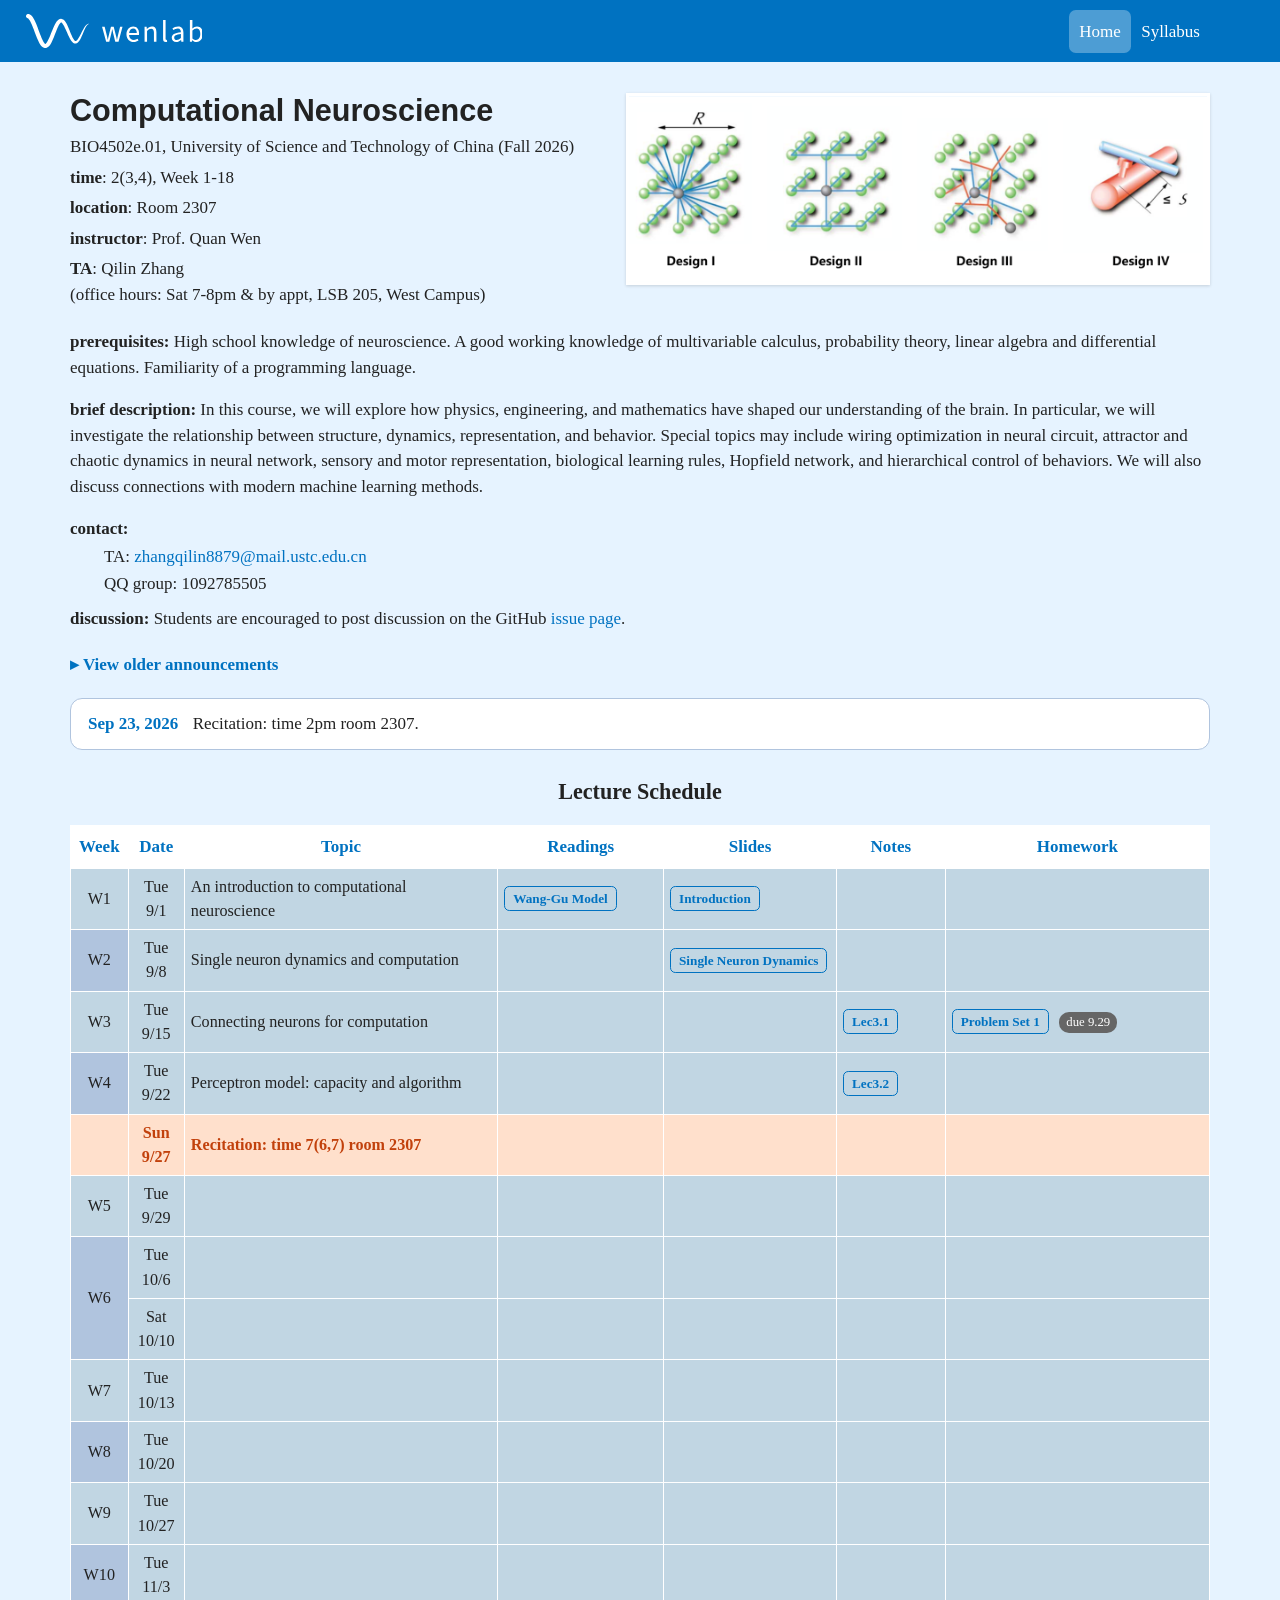
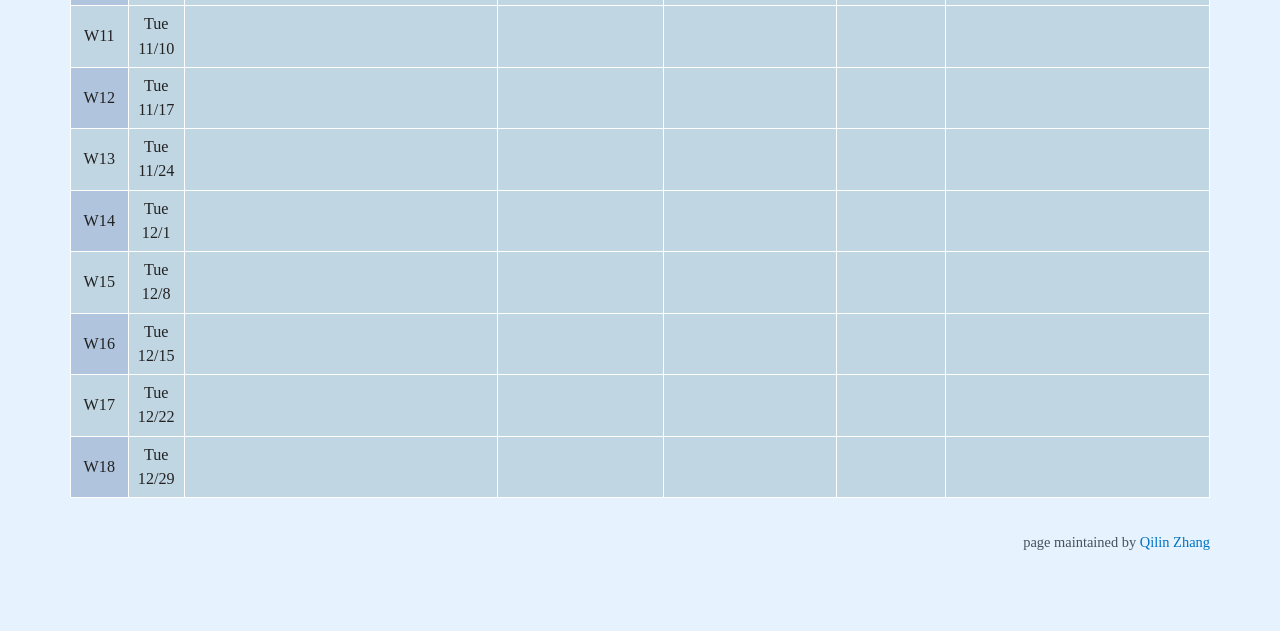
==== index.html @ e2404593 "Built site for gh-pages" ====
<!DOCTYPE html>
<html xmlns="http://www.w3.org/1999/xhtml" lang="en" xml:lang="en"><head>

<meta charset="utf-8">
<meta name="generator" content="quarto-1.10.18">

<meta name="viewport" content="width=device-width, initial-scale=1.0, user-scalable=yes">


<title>Computational Neuroscience</title>
<style>
/* Default styles provided by pandoc.
** See https://pandoc.org/MANUAL.html#variables-for-html for config info.
*/
span.smallcaps{font-variant: small-caps;}
div.columns{display: flex; gap: 1.5em;}
div.column{flex: auto;}
@media screen {
div.columns{gap: min(4vw, 1.5em);}
div.column{overflow-x: auto;}
}
div.hanging-indent{margin-left: 1.5em; text-indent: -1.5em;}
ul.task-list{list-style: none;}
ul.task-list li input[type="checkbox"] {
  width: 0.8em;
  margin: 0 0.8em 0.2em -1em; /* quarto-specific, see https://github.com/quarto-dev/quarto-cli/issues/4556 */ 
  vertical-align: middle;
}
</style>


<script src="site_libs/quarto-nav/quarto-nav.js"></script>
<script src="site_libs/quarto-nav/headroom.min.js"></script>
<script src="site_libs/clipboard/clipboard.min.js"></script>
<script src="site_libs/quarto-search/autocomplete.umd.js"></script>
<script src="site_libs/quarto-search/fuse.min.js"></script>
<script src="site_libs/quarto-search/quarto-search.js"></script>
<meta name="quarto:offset" content="./">
<script src="site_libs/quarto-html/quarto.js" type="module"></script>
<script src="site_libs/quarto-html/tabsets/tabsets.js" type="module"></script>
<script src="site_libs/quarto-html/popper.min.js"></script>
<script src="site_libs/quarto-html/tippy.umd.min.js"></script>
<script src="site_libs/quarto-html/anchor.min.js"></script>
<link href="site_libs/quarto-html/tippy.css" rel="stylesheet">
<link href="site_libs/quarto-html/quarto-syntax-highlighting-64a204ab8560d761af7679ceaba22944.css" rel="stylesheet" id="quarto-text-highlighting-styles">
<script src="site_libs/bootstrap/bootstrap.min.js"></script>
<link href="site_libs/bootstrap/bootstrap-icons.css" rel="stylesheet">
<link href="site_libs/bootstrap/bootstrap-cfdc8ea5c52c684bea7133fbc685f577.min.css" rel="stylesheet" append-hash="true" id="quarto-bootstrap" data-mode="light">
<script id="quarto-search-options" type="application/json">{
  "location": "navbar",
  "copy-button": false,
  "collapse-after": 3,
  "panel-placement": "end",
  "type": "overlay",
  "limit": 50,
  "keyboard-shortcut": [
    "f",
    "/",
    "s"
  ],
  "show-item-context": false,
  "language": {
    "search-no-results-text": "No results",
    "search-matching-documents-text": "matching documents",
    "search-copy-link-title": "Copy link to search",
    "search-hide-matches-text": "Hide additional matches",
    "search-more-match-text": "more match in this document",
    "search-more-matches-text": "more matches in this document",
    "search-clear-button-title": "Clear",
    "search-text-placeholder": "",
    "search-detached-cancel-button-title": "Cancel",
    "search-submit-button-title": "Submit",
    "search-label": "Search"
  }
}</script>


<link rel="stylesheet" href="styles.css">
</head>

<body class="nav-fixed quarto-light">

<div id="quarto-search-results"></div>
  <header id="quarto-header" class="headroom fixed-top">
    <nav class="navbar navbar-expand-lg " data-bs-theme="dark">
      <div class="navbar-container container-fluid">
      <div class="navbar-brand-container mx-auto">
    <a class="navbar-brand" href="./index.html">
    <span class="navbar-title">Computational Neuroscience</span>
    </a>
  </div>
          <button class="navbar-toggler" type="button" data-bs-toggle="collapse" data-bs-target="#navbarCollapse" aria-controls="navbarCollapse" role="menu" aria-expanded="false" aria-label="Toggle navigation" onclick="if (window.quartoToggleHeadroom) { window.quartoToggleHeadroom(); }">
  <span class="navbar-toggler-icon"></span>
</button>
          <div class="collapse navbar-collapse" id="navbarCollapse">
            <ul class="navbar-nav navbar-nav-scroll me-auto">
  <li class="nav-item">
    <a class="nav-link active" href="./index.html" aria-current="page"> 
<span class="menu-text">Home</span></a>
  </li>  
  <li class="nav-item">
    <a class="nav-link" href="./syllabus.html"> 
<span class="menu-text">Syllabus</span></a>
  </li>  
</ul>
          </div> <!-- /navcollapse -->
            <div class="quarto-navbar-tools">
</div>
      </div> <!-- /container-fluid -->
    </nav>
</header>
<!-- content -->
<div id="quarto-content" class="quarto-container page-columns page-rows-contents page-layout-full page-navbar">
<!-- sidebar -->
<!-- margin-sidebar -->
    
<!-- main -->
<main class="content column-page" id="quarto-document-content">

<header id="title-block-header" class="quarto-title-block default">
<div class="quarto-title">
<h1 class="title">Computational Neuroscience</h1>
</div>



<div class="quarto-title-meta column-page">

    
  
    
  </div>
  


</header>


<div id="course-info" class="header-table">
<div class="header-main">
<h1>
Computational Neuroscience
</h1>
<p>
BIO4502e.01, University of Science and Technology of China (Fall 2026)
</p>
<p>
<b>time</b>: 2(3,4), Week 1-18
</p>
<p>
<b>location</b>: Room 2307
</p>
<p>
<b>instructor</b>: Prof.&nbsp;Quan Wen
</p><p>
<b>TA</b>: Qilin Zhang<br>(office hours: Sat 7-8pm &amp; by appt, LSB 205, West Campus)
</p>
</div>
<div class="header-img">
<p><img src="images/4_designs.png" height="192" alt="four designs"></p>
</div>
</div>
<p><strong>prerequisites:</strong> High school knowledge of neuroscience. A good working knowledge of multivariable calculus, probability theory, linear algebra and differential equations. Familiarity of a programming language.</p>
<p><strong>brief description:</strong> In this course, we will explore how physics, engineering, and mathematics have shaped our understanding of the brain. In particular, we will investigate the relationship between structure, dynamics, representation, and behavior. Special topics may include wiring optimization in neural circuit, attractor and chaotic dynamics in neural network, sensory and motor representation, biological learning rules, Hopfield network, and hierarchical control of behaviors. We will also discuss connections with modern machine learning methods.</p>
<p class="contact-label">
<b>contact:</b>
</p>
<ul class="contact-list">
<li>
TA: <a href="mailto:zhangqilin8879@mail.ustc.edu.cn">zhangqilin8879@mail.ustc.edu.cn</a>
</li>
<li>
QQ group: 1092785505
</li>
</ul>
<p><strong>discussion:</strong> Students are encouraged to post discussion on the GitHub <a href="https://github.com/Wenlab/Computation-Neuro-Course/issues">issue page</a>.</p>
<details class="announcements-fold">
<summary>
View older announcements
</summary>
<ul class="announcements">
<li>
<span class="date">Sep 4, 2026</span> Syllabus updated.
</li>
<li>
<span class="date">Aug 29, 2026</span> Welcome! Course homepage is live.
</li>
</ul>
</details>
<ul class="announcements" id="announcements">
<li>
<span class="date">Sep 23, 2026</span> Recitation: time 2pm room 2307.
</li>
</ul>
<div id="schedule" class="schedule-title">
Lecture Schedule
</div>
<div class="table-responsive">
<table class="table">
<colgroup>
<col style="width: 5%;">
<col style="width: 5%;">
<col style="width: 30%;">
<col style="width: 15%;">
<col style="width: 10%;">
<col style="width: 10%;">
<col style="width: 25%;">
</colgroup>
<thead>
<tr>
<th style="text-align: center;">
Week
</th>
<th style="text-align: center;">
Date
</th>
<th>
Topic
</th>
<th>
Readings
</th>
<th>
Slides
</th>
<th>
Notes
</th>
<th>
Homework
</th>
</tr>
</thead>
<tbody>
<tr class="week-odd">
<td rowspan="1" style="text-align: center;">
W1
</td>
<td style="text-align: center;">
Tue<br>9/1
</td>
<td>
An introduction to computational neuroscience
</td>
<td>
<a href="readings/wang_gu_model.pdf">Wang-Gu Model</a>
</td>
<td>
<a href="slides/intro_to_comp_neuro.pdf">Introduction</a>
</td>
<td>
</td>
<td>
</td>
</tr>
<tr class="week-even">
<td rowspan="1" style="text-align: center;">
W2
</td>
<td style="text-align: center;">
Tue<br>9/8
</td>
<td>
Single neuron dynamics and computation
</td>
<td>
</td>
<td>
<a href="slides/Connecting-Neurons-to-Perfrom-Computation.pdf">Single Neuron Dynamics</a>
</td>
<td>
</td>
<td>
</td>
</tr>
<tr class="week-odd">
<td rowspan="1" style="text-align: center;">
W3
</td>
<td style="text-align: center;">
Tue<br>9/15
</td>
<td>
Connecting neurons for computation
</td>
<td>
</td>
<td>
</td>
<td>
<a href="notes/lecture-note1-Sep14.pdf">Lec3.1</a>
</td>
<td>
<a href="homework/Problem-Set1.pdf">Problem Set 1</a> <span class="due">due 9.29</span>
</td>
</tr>
<tr class="week-even">
<td rowspan="1" style="text-align: center;">
W4
</td>
<td style="text-align: center;">
Tue<br>9/22
</td>
<td>
Perceptron model: capacity and algorithm
</td>
<td>
</td>
<td>
</td>
<td>
<a href="notes/lecture-note2-Sep22.pdf">Lec3.2</a>
</td>
<td>
</td>
</tr>
<tr class="recitation-row">
<td>
</td>
<td style="text-align: center;">
Sun<br>9/27
</td>
<td>
Recitation: time 7(6,7) room 2307
</td>
<td>
</td>
<td>
</td>
<td>
</td>
<td>
</td>
</tr>
<tr class="week-odd">
<td rowspan="1" style="text-align: center;">
W5
</td>
<td style="text-align: center;">
Tue<br>9/29
</td>
<td>
</td>
<td>
</td>
<td>
</td>
<td>
</td>
<td>
</td>
</tr>
<tr class="week-even">
<td rowspan="2" style="text-align: center;">
W6
</td>
<td style="text-align: center;">
Tue<br>10/6
</td>
<td>
</td>
<td>
</td>
<td>
</td>
<td>
</td>
<td>
</td>
</tr>
<tr class="week-even">
<td style="text-align: center;">
Sat<br>10/10
</td>
<td>
</td>
<td>
</td>
<td>
</td>
<td>
</td>
<td>
</td>
</tr>
<tr class="week-odd">
<td rowspan="1" style="text-align: center;">
W7
</td>
<td style="text-align: center;">
Tue<br>10/13
</td>
<td>
</td>
<td>

</td>
<td>
</td>
<td>
</td>
<td>
</td>
</tr>
<tr class="week-even">
<td rowspan="1" style="text-align: center;">
W8
</td>
<td style="text-align: center;">
Tue<br>10/20
</td>
<td>
</td>
<td>
</td>
<td>
</td>
<td>
</td>
<td>
</td>
</tr>
<tr class="week-odd">
<td rowspan="1" style="text-align: center;">
W9
</td>
<td style="text-align: center;">
Tue<br>10/27
</td>
<td>
</td>
<td>
</td>
<td>
</td>
<td>
</td>
<td>
</td>
</tr>
<tr class="week-even">
<td rowspan="1" style="text-align: center;">
W10
</td>
<td style="text-align: center;">
Tue<br>11/3
</td>
<td>
</td>
<td>
</td>
<td>
</td>
<td>
</td>
<td>
</td>
</tr>
<tr class="week-odd">
<td rowspan="1" style="text-align: center;">
W11
</td>
<td style="text-align: center;">
Tue<br>11/10
</td>
<td>
</td>
<td>
</td>
<td>
</td>
<td>
</td>
<td>
</td>
</tr>
<tr class="week-even">
<td rowspan="1" style="text-align: center;">
W12
</td>
<td style="text-align: center;">
Tue<br>11/17
</td>
<td>
</td>
<td>
</td>
<td>
</td>
<td>
</td>
<td style="text-align: center;">
</td>
</tr>
<tr class="week-odd">
<td rowspan="1" style="text-align: center;">
W13
</td>
<td style="text-align: center;">
Tue<br>11/24
</td>
<td>
</td>
<td>
</td>
<td>
</td>
<td>
</td>
<td>
</td>
</tr>
<tr class="week-even">
<td rowspan="1" style="text-align: center;">
W14
</td>
<td style="text-align: center;">
Tue<br>12/1
</td>
<td>
</td>
<td>
</td>
<td>
</td>
<td>
</td>
<td>
</td>
</tr>
<tr class="week-odd">
<td rowspan="1" style="text-align: center;">
W15
</td>
<td style="text-align: center;">
Tue<br>12/8
</td>
<td>
</td>
<td>
</td>
<td>
</td>
<td>
</td>
<td>
</td>
</tr>
<tr class="week-even">
<td rowspan="1" style="text-align: center;">
W16
</td>
<td style="text-align: center;">
Tue<br>12/15
</td>
<td>
</td>
<td>
</td>
<td>
</td>
<td>
</td>
<td>
</td>
</tr>
<tr class="week-odd">
<td rowspan="1" style="text-align: center;">
W17
</td>
<td style="text-align: center;">
Tue<br>12/22
</td>
<td>
</td>
<td>
</td>
<td>
</td>
<td>
</td>
<td>
</td>
</tr>
<tr class="week-even">
<td rowspan="1" style="text-align: center;">
W18
</td>
<td style="text-align: center;">
Tue<br>12/29
</td>
<td>
</td>
<td>

</td>
<td>
</td>
<td>
</td>
<td>
</td>
</tr>
</tbody>
</table>
</div>
<div class="pagefoot">
page maintained by <a href="https://github.com/Zenobiaql">Qilin Zhang</a> <!-- TODO: 维护人 -->
</div>


</main></div>



 <!-- /main -->
<!-- 将导航栏品牌区替换为 WenLab 横向 lockup SVG（内联以继承前景色），并链接到实验室官网 -->
<script>
document.addEventListener("DOMContentLoaded", function () {
  var container = document.querySelector("#quarto-header .navbar-brand-container");
  if (!container) return;

  var svg = '<svg xmlns="http://www.w3.org/2000/svg" viewBox="0 0 520.35 100.00" width="180" height="34.6" role="img" aria-label="WenLab">'
    + '<path fill="currentColor" transform="translate(0.000,0.000) scale(1.10737) translate(5.713,48.691)" d="M-1.54 -37.50L-0.66 -37.19L0.32 -36.49L1.71 -35.03L3.36 -32.79L5.16 -29.82L7.05 -26.22L8.99 -22.06L10.97 -17.45L12.97 -12.47L14.98 -7.24L17.02 -1.85L19.06 3.60L21.12 9.00L23.19 14.26L25.29 19.27L27.42 23.96L29.59 28.25L31.85 32.09L34.30 35.41L37.07 38.12L40.21 40.25L43.91 41.49L47.90 41.35L51.48 39.89L54.51 37.65L57.17 34.84L59.53 31.43L61.72 27.53L63.84 23.21L65.92 18.53L67.96 13.59L69.99 8.47L71.99 3.30L73.98 -1.82L75.95 -6.74L77.89 -11.36L79.81 -15.56L81.67 -19.19L83.44 -22.16L85.01 -24.38L86.28 -25.77L87.10 -26.33L87.41 -26.46L87.77 -26.43L88.71 -25.91L90.11 -24.54L91.82 -22.35L93.71 -19.42L95.69 -15.86L97.72 -11.79L99.78 -7.36L101.87 -2.68L103.97 2.09L106.10 6.82L108.25 11.39L110.42 15.67L112.64 19.55L114.92 22.96L117.34 25.81L119.98 28.03L122.98 29.47L126.28 29.80L129.41 28.90L132.08 27.07L134.41 24.60L136.54 21.58L138.58 18.08L140.55 14.18L142.49 9.97L144.40 5.57L146.30 1.12L148.17 -3.25L150.03 -7.41L151.86 -11.22L153.67 -14.58L155.45 -17.38L157.18 -19.57L158.93 -21.06L160.70 -21.98L162.00 -22.36L162.00 -22.36L160.59 -22.71L158.29 -22.30L155.98 -20.94L153.64 -18.87L151.35 -16.11L149.09 -12.79L146.86 -9.03L144.65 -4.94L142.46 -0.66L140.28 3.65L138.13 7.86L136.00 11.82L133.91 15.38L131.87 18.41L129.94 20.76L128.20 22.34L126.81 23.10L125.87 23.24L125.10 23.03L124.04 22.34L122.61 20.91L120.96 18.68L119.18 15.72L117.33 12.13L115.44 8.04L113.52 3.57L111.57 -1.15L109.61 -5.97L107.63 -10.78L105.63 -15.44L103.59 -19.84L101.50 -23.89L99.33 -27.50L96.97 -30.59L94.30 -33.11L91.17 -34.98L87.47 -35.78L83.72 -35.13L80.47 -33.35L77.67 -30.87L75.18 -27.79L72.88 -24.16L70.67 -20.06L68.52 -15.55L66.40 -10.73L64.30 -5.70L62.22 -0.56L60.16 4.56L58.11 9.55L56.09 14.27L54.10 18.62L52.15 22.46L50.28 25.69L48.57 28.21L47.17 29.99L46.13 30.91L45.64 31.11L45.57 31.09L45.20 30.92L44.27 30.12L42.97 28.45L41.35 26.03L39.54 22.90L37.65 19.11L35.71 14.77L33.74 10.01L31.75 4.91L29.74 -0.41L27.72 -5.84L25.69 -11.29L23.64 -16.64L21.57 -21.82L19.48 -26.72L17.35 -31.29L15.18 -35.45L12.91 -39.17L10.49 -42.40L7.82 -45.14L4.72 -47.29L1.54 -48.50L0.50 -48.69L-0.55 -48.69L-1.59 -48.49L-2.57 -48.10L-3.46 -47.54L-4.24 -46.83L-4.87 -45.99L-5.34 -45.04L-5.62 -44.03L-5.71 -42.98L-5.61 -41.93L-5.32 -40.91L-4.84 -39.97L-4.21 -39.13L-3.42 -38.43L-2.52 -37.88Z"/>'
    + '<path fill="currentColor" transform="translate(221.566,81.423)" d="M14.27 0.00H23.43L29.27 -23.34C30.35 -27.29 31.24 -31.15 32.05 -36.27H32.41C33.40 -31.15 34.12 -27.38 35.19 -23.34L41.03 0.00H50.64L62.40 -43.63H55.21L48.84 -18.40C47.94 -14.45 47.13 -10.68 46.24 -6.02H45.88C44.98 -10.68 44.08 -14.45 43.00 -18.40L36.45 -43.63H28.37L21.91 -18.40C20.92 -14.45 20.02 -10.68 19.12 -6.02H18.76C18.05 -10.68 17.15 -14.45 16.25 -18.40L9.88 -43.63H2.15Z M93.82 -38.69C100.55 -38.69 104.41 -34.12 104.41 -25.68H81.70C82.87 -35.01 88.43 -38.69 93.82 -38.69ZM94.99 1.08C100.91 1.08 105.58 -0.81 109.44 -3.41L106.75 -8.26C103.69 -6.19 100.01 -4.94 95.88 -4.94C88.52 -4.94 82.24 -10.06 81.52 -19.84H110.70C110.97 -21.28 111.06 -22.71 111.06 -24.24C111.06 -36.63 104.95 -44.71 93.73 -44.71C83.67 -44.71 73.98 -36.00 73.98 -21.82C73.98 -7.36 83.23 1.08 94.99 1.08Z M127.22 0.00H134.58V-31.60C138.98 -36.00 142.03 -38.34 146.52 -38.34C152.27 -38.34 154.78 -34.83 154.78 -26.66V0.00H162.14V-27.65C162.14 -38.78 158.01 -44.71 148.85 -44.71C142.84 -44.71 138.35 -41.48 134.22 -37.35H133.95L133.32 -43.63H127.22Z M189.52 0.81C191.32 0.81 192.76 0.54 193.74 0.09L192.76 -5.48C192.04 -5.30 191.68 -5.30 191.23 -5.30C190.06 -5.30 189.07 -6.10 189.07 -8.44V-63.92H181.71V-8.98C181.71 -2.69 183.96 0.81 189.52 0.81Z M220.05 1.08C225.52 1.08 230.19 -1.71 234.50 -5.21H234.77L235.40 0.00H241.51V-26.75C241.51 -37.62 236.93 -44.71 226.33 -44.71C219.33 -44.71 213.23 -41.75 209.19 -39.05L212.06 -34.03C215.47 -36.18 220.05 -38.52 225.08 -38.52C232.17 -38.52 234.05 -33.22 234.14 -27.74C215.47 -25.68 207.21 -21.10 207.21 -11.31C207.21 -3.41 212.78 1.08 220.05 1.08ZM222.11 -5.03C217.89 -5.03 214.48 -6.91 214.48 -11.76C214.48 -17.42 219.42 -20.74 234.14 -22.44V-10.68C229.92 -6.91 226.33 -5.03 222.11 -5.03Z M279.93 1.08C289.90 1.08 298.78 -7.63 298.78 -22.53C298.78 -36.00 292.77 -44.71 281.46 -44.71C276.61 -44.71 271.76 -42.11 267.81 -38.60L267.99 -46.51V-63.92H260.63V0.00H266.55L267.18 -4.49H267.45C271.31 -0.99 275.89 1.08 279.93 1.08ZM278.67 -5.12C275.80 -5.12 271.85 -6.37 267.99 -9.70V-32.59C272.12 -36.45 275.98 -38.52 279.66 -38.52C287.92 -38.52 291.15 -32.05 291.15 -22.44C291.15 -11.67 285.86 -5.12 278.67 -5.12Z"/>'
    + '</svg>';

  var a = document.createElement("a");
  a.href = "https://www.wenlab.org/";
  a.className = "navbar-brand navbar-brand-svg";
  a.innerHTML = svg;
  container.innerHTML = "";
  container.appendChild(a);
});
</script>
<script id="quarto-html-after-body" type="application/javascript">
  window.document.addEventListener("DOMContentLoaded", function (event) {
    const icon = "";
    const anchorJS = new window.AnchorJS();
    anchorJS.options = {
      placement: 'right',
      icon: icon
    };
    anchorJS.add('.anchored');
    const isCodeAnnotation = (el) => {
      for (const clz of el.classList) {
        if (clz.startsWith('code-annotation-')) {                     
          return true;
        }
      }
      return false;
    }
    const onCopySuccess = function(e) {
      // button target
      const button = e.trigger;
      // don't keep focus
      button.blur();
      // flash "checked"
      button.classList.add('code-copy-button-checked');
      var currentTitle = button.getAttribute("title");
      button.setAttribute("title", "Copied!");
      let tooltip;
      if (window.bootstrap) {
        button.setAttribute("data-bs-toggle", "tooltip");
        button.setAttribute("data-bs-placement", "left");
        button.setAttribute("data-bs-title", "Copied!");
        tooltip = new bootstrap.Tooltip(button, 
          { trigger: "manual", 
            customClass: "code-copy-button-tooltip",
            offset: [0, -8]});
        tooltip.show();    
      }
      setTimeout(function() {
        if (tooltip) {
          tooltip.hide();
          button.removeAttribute("data-bs-title");
          button.removeAttribute("data-bs-toggle");
          button.removeAttribute("data-bs-placement");
        }
        button.setAttribute("title", currentTitle);
        button.classList.remove('code-copy-button-checked');
      }, 1000);
      // clear code selection
      e.clearSelection();
    }
    const getTextToCopy = function(trigger) {
      const outerScaffold = trigger.parentElement.cloneNode(true);
      const codeEl = outerScaffold.querySelector('code');
      for (const childEl of codeEl.children) {
        if (isCodeAnnotation(childEl)) {
          childEl.remove();
        }
      }
      return codeEl.innerText;
    }
    const clipboard = new window.ClipboardJS('.code-copy-button:not([data-in-quarto-modal])', {
      text: getTextToCopy
    });
    clipboard.on('success', onCopySuccess);
    if (window.document.getElementById('quarto-embedded-source-code-modal')) {
      const clipboardModal = new window.ClipboardJS('.code-copy-button[data-in-quarto-modal]', {
        text: getTextToCopy,
        container: window.document.getElementById('quarto-embedded-source-code-modal')
      });
      clipboardModal.on('success', onCopySuccess);
    }
      var localhostRegex = new RegExp(/^(?:http|https):\/\/localhost\:?[0-9]*\//);
      var mailtoRegex = new RegExp(/^mailto:/);
        var filterRegex = new RegExp("https:\/\/Wenlab\.github\.io\/Computation-Neuro-Course\/");
      var isInternal = (href) => {
          return filterRegex.test(href) || localhostRegex.test(href) || mailtoRegex.test(href);
      }
      // Inspect non-navigation links and adorn them if external
     var links = window.document.querySelectorAll('a[href]:not(.nav-link):not(.navbar-brand):not(.toc-action):not(.sidebar-link):not(.sidebar-item-toggle):not(.pagination-link):not(.no-external):not([aria-hidden]):not(.dropdown-item):not(.quarto-navigation-tool):not(.about-link)');
      for (var i=0; i<links.length; i++) {
        const link = links[i];
        if (!isInternal(link.href)) {
          // undo the damage that might have been done by quarto-nav.js in the case of
          // links that we want to consider external
          if (link.dataset.originalHref !== undefined) {
            link.href = link.dataset.originalHref;
          }
        }
      }
    function tippyHover(el, contentFn, onTriggerFn, onUntriggerFn) {
      const config = {
        allowHTML: true,
        maxWidth: 500,
        delay: 100,
        arrow: false,
        appendTo: function(el) {
            return el.parentElement;
        },
        interactive: true,
        interactiveBorder: 10,
        theme: 'quarto',
        placement: 'bottom-start',
      };
      if (contentFn) {
        config.content = contentFn;
      }
      if (onTriggerFn) {
        config.onTrigger = onTriggerFn;
      }
      if (onUntriggerFn) {
        config.onUntrigger = onUntriggerFn;
      }
      window.tippy(el, config); 
    }
    const noterefs = window.document.querySelectorAll('a[role="doc-noteref"]');
    for (var i=0; i<noterefs.length; i++) {
      const ref = noterefs[i];
      tippyHover(ref, function() {
        // use id or data attribute instead here
        let href = ref.getAttribute('data-footnote-href') || ref.getAttribute('href');
        try { href = new URL(href).hash; } catch {}
        const id = href.replace(/^#\/?/, "");
        const note = window.document.getElementById(id);
        if (note) {
          return note.innerHTML;
        } else {
          return "";
        }
      });
    }
    const xrefs = window.document.querySelectorAll('a.quarto-xref');
    const processXRef = (id, note) => {
      // Strip column container classes
      const stripColumnClz = (el) => {
        el.classList.remove("page-full", "page-columns");
        if (el.children) {
          for (const child of el.children) {
            stripColumnClz(child);
          }
        }
      }
      stripColumnClz(note)
      if (id === null || id.startsWith('sec-')) {
        // Special case sections, only their first couple elements
        const container = document.createElement("div");
        if (note.children && note.children.length > 2) {
          container.appendChild(note.children[0].cloneNode(true));
          for (let i = 1; i < note.children.length; i++) {
            const child = note.children[i];
            if (child.tagName === "P" && child.innerText === "") {
              continue;
            } else {
              container.appendChild(child.cloneNode(true));
              break;
            }
          }
          if (window.Quarto?.typesetMath) {
            window.Quarto.typesetMath(container);
          }
          return container.innerHTML
        } else {
          if (window.Quarto?.typesetMath) {
            window.Quarto.typesetMath(note);
          }
          return note.innerHTML;
        }
      } else {
        // Remove any anchor links if they are present
        const anchorLink = note.querySelector('a.anchorjs-link');
        if (anchorLink) {
          anchorLink.remove();
        }
        if (window.Quarto?.typesetMath) {
          window.Quarto.typesetMath(note);
        }
        if (note.classList.contains("callout")) {
          return note.outerHTML;
        } else {
          return note.innerHTML;
        }
      }
    }
    for (var i=0; i<xrefs.length; i++) {
      const xref = xrefs[i];
      tippyHover(xref, undefined, function(instance) {
        instance.disable();
        let url = xref.getAttribute('href');
        let hash = undefined; 
        if (url.startsWith('#')) {
          hash = url;
        } else {
          try { hash = new URL(url).hash; } catch {}
        }
        if (hash) {
          const id = hash.replace(/^#\/?/, "");
          const note = window.document.getElementById(id);
          if (note !== null) {
            try {
              const html = processXRef(id, note.cloneNode(true));
              instance.setContent(html);
            } finally {
              instance.enable();
              instance.show();
            }
          } else {
            // See if we can fetch this
            fetch(url.split('#')[0])
            .then(res => res.text())
            .then(html => {
              const parser = new DOMParser();
              const htmlDoc = parser.parseFromString(html, "text/html");
              const note = htmlDoc.getElementById(id);
              if (note !== null) {
                const html = processXRef(id, note);
                instance.setContent(html);
              } 
            }).finally(() => {
              instance.enable();
              instance.show();
            });
          }
        } else {
          // See if we can fetch a full url (with no hash to target)
          // This is a special case and we should probably do some content thinning / targeting
          fetch(url)
          .then(res => res.text())
          .then(html => {
            const parser = new DOMParser();
            const htmlDoc = parser.parseFromString(html, "text/html");
            const note = htmlDoc.querySelector('main.content');
            if (note !== null) {
              // This should only happen for chapter cross references
              // (since there is no id in the URL)
              // remove the first header
              if (note.children.length > 0 && note.children[0].tagName === "HEADER") {
                note.children[0].remove();
              }
              const html = processXRef(null, note);
              instance.setContent(html);
            } 
          }).finally(() => {
            instance.enable();
            instance.show();
          });
        }
      }, function(instance) {
      });
    }
        let selectedAnnoteEl;
        const selectorForAnnotation = ( cell, annotation) => {
          let cellAttr = 'data-code-cell="' + cell + '"';
          let lineAttr = 'data-code-annotation="' +  annotation + '"';
          const selector = 'span[' + cellAttr + '][' + lineAttr + ']';
          return selector;
        }
        const selectCodeLines = (annoteEl) => {
          const doc = window.document;
          const targetCell = annoteEl.getAttribute("data-target-cell");
          const targetAnnotation = annoteEl.getAttribute("data-target-annotation");
          const annoteSpan = window.document.querySelector(selectorForAnnotation(targetCell, targetAnnotation));
          const lines = annoteSpan.getAttribute("data-code-lines").split(",");
          const lineIds = lines.map((line) => {
            return targetCell + "-" + line;
          })
          let top = null;
          let height = null;
          let parent = null;
          if (lineIds.length > 0) {
              //compute the position of the single el (top and bottom and make a div)
              const el = window.document.getElementById(lineIds[0]);
              top = el.offsetTop;
              height = el.offsetHeight;
              parent = el.parentElement.parentElement;
            if (lineIds.length > 1) {
              const lastEl = window.document.getElementById(lineIds[lineIds.length - 1]);
              const bottom = lastEl.offsetTop + lastEl.offsetHeight;
              height = bottom - top;
            }
            if (top !== null && height !== null && parent !== null) {
              // cook up a div (if necessary) and position it 
              let div = window.document.getElementById("code-annotation-line-highlight");
              if (div === null) {
                div = window.document.createElement("div");
                div.setAttribute("id", "code-annotation-line-highlight");
                div.style.position = 'absolute';
                parent.appendChild(div);
              }
              div.style.top = top - 2 + "px";
              div.style.height = height + 4 + "px";
              div.style.left = 0;
              let gutterDiv = window.document.getElementById("code-annotation-line-highlight-gutter");
              if (gutterDiv === null) {
                gutterDiv = window.document.createElement("div");
                gutterDiv.setAttribute("id", "code-annotation-line-highlight-gutter");
                gutterDiv.style.position = 'absolute';
                const codeCell = window.document.getElementById(targetCell);
                const gutter = codeCell.querySelector('.code-annotation-gutter');
                gutter.appendChild(gutterDiv);
              }
              gutterDiv.style.top = top - 2 + "px";
              gutterDiv.style.height = height + 4 + "px";
            }
            selectedAnnoteEl = annoteEl;
          }
        };
        const unselectCodeLines = () => {
          const elementsIds = ["code-annotation-line-highlight", "code-annotation-line-highlight-gutter"];
          elementsIds.forEach((elId) => {
            const div = window.document.getElementById(elId);
            if (div) {
              div.remove();
            }
          });
          selectedAnnoteEl = undefined;
        };
          // Handle positioning of the toggle
      window.addEventListener(
        "resize",
        throttle(() => {
          elRect = undefined;
          if (selectedAnnoteEl) {
            selectCodeLines(selectedAnnoteEl);
          }
        }, 10)
      );
      function throttle(fn, ms) {
      let throttle = false;
      let timer;
        return (...args) => {
          if(!throttle) { // first call gets through
              fn.apply(this, args);
              throttle = true;
          } else { // all the others get throttled
              if(timer) clearTimeout(timer); // cancel #2
              timer = setTimeout(() => {
                fn.apply(this, args);
                timer = throttle = false;
              }, ms);
          }
        };
      }
        // Attach click handler to the DT
        const annoteDls = window.document.querySelectorAll('dt[data-target-cell]');
        for (const annoteDlNode of annoteDls) {
          annoteDlNode.addEventListener('click', (event) => {
            const clickedEl = event.target;
            if (clickedEl !== selectedAnnoteEl) {
              unselectCodeLines();
              const activeEl = window.document.querySelector('dt[data-target-cell].code-annotation-active');
              if (activeEl) {
                activeEl.classList.remove('code-annotation-active');
              }
              selectCodeLines(clickedEl);
              clickedEl.classList.add('code-annotation-active');
            } else {
              // Unselect the line
              unselectCodeLines();
              clickedEl.classList.remove('code-annotation-active');
            }
          });
        }
    const findCites = (el) => {
      const parentEl = el.parentElement;
      if (parentEl) {
        const cites = parentEl.dataset.cites;
        if (cites) {
          return {
            el,
            cites: cites.split(' ')
          };
        } else {
          return findCites(el.parentElement)
        }
      } else {
        return undefined;
      }
    };
    var bibliorefs = window.document.querySelectorAll('a[role="doc-biblioref"]');
    for (var i=0; i<bibliorefs.length; i++) {
      const ref = bibliorefs[i];
      const citeInfo = findCites(ref);
      if (citeInfo) {
        tippyHover(citeInfo.el, function() {
          var popup = window.document.createElement('div');
          citeInfo.cites.forEach(function(cite) {
            var citeDiv = window.document.createElement('div');
            citeDiv.classList.add('hanging-indent');
            citeDiv.classList.add('csl-entry');
            var biblioDiv = window.document.getElementById('ref-' + cite);
            if (biblioDiv) {
              citeDiv.innerHTML = biblioDiv.innerHTML;
            }
            popup.appendChild(citeDiv);
          });
          return popup.innerHTML;
        });
      }
    }
  });
  </script>
 <!-- /content -->




</body></html>
---- site_libs/quarto-html/tippy.css ----
.tippy-box[data-animation=fade][data-state=hidden]{opacity:0}[data-tippy-root]{max-width:calc(100vw - 10px)}.tippy-box{position:relative;background-color:#333;color:#fff;border-radius:4px;font-size:14px;line-height:1.4;white-space:normal;outline:0;transition-property:transform,visibility,opacity}.tippy-box[data-placement^=top]>.tippy-arrow{bottom:0}.tippy-box[data-placement^=top]>.tippy-arrow:before{bottom:-7px;left:0;border-width:8px 8px 0;border-top-color:initial;transform-origin:center top}.tippy-box[data-placement^=bottom]>.tippy-arrow{top:0}.tippy-box[data-placement^=bottom]>.tippy-arrow:before{top:-7px;left:0;border-width:0 8px 8px;border-bottom-color:initial;transform-origin:center bottom}.tippy-box[data-placement^=left]>.tippy-arrow{right:0}.tippy-box[data-placement^=left]>.tippy-arrow:before{border-width:8px 0 8px 8px;border-left-color:initial;right:-7px;transform-origin:center left}.tippy-box[data-placement^=right]>.tippy-arrow{left:0}.tippy-box[data-placement^=right]>.tippy-arrow:before{left:-7px;border-width:8px 8px 8px 0;border-right-color:initial;transform-origin:center right}.tippy-box[data-inertia][data-state=visible]{transition-timing-function:cubic-bezier(.54,1.5,.38,1.11)}.tippy-arrow{width:16px;height:16px;color:#333}.tippy-arrow:before{content:"";position:absolute;border-color:transparent;border-style:solid}.tippy-content{position:relative;padding:5px 9px;z-index:1}
---- site_libs/quarto-html/quarto-syntax-highlighting-64a204ab8560d761af7679ceaba22944.css ----
/* quarto syntax highlight colors */
:root {
  --quarto-hl-ot-color: #003B4F;
  --quarto-hl-at-color: #657422;
  --quarto-hl-ss-color: #20794D;
  --quarto-hl-an-color: #5E5E5E;
  --quarto-hl-fu-color: #4758AB;
  --quarto-hl-st-color: #20794D;
  --quarto-hl-cf-color: #003B4F;
  --quarto-hl-op-color: #5E5E5E;
  --quarto-hl-er-color: #AD0000;
  --quarto-hl-bn-color: #AD0000;
  --quarto-hl-al-color: #AD0000;
  --quarto-hl-va-color: #111111;
  --quarto-hl-bu-color: inherit;
  --quarto-hl-ex-color: inherit;
  --quarto-hl-pp-color: #AD0000;
  --quarto-hl-in-color: #5E5E5E;
  --quarto-hl-vs-color: #20794D;
  --quarto-hl-wa-color: #5E5E5E;
  --quarto-hl-do-color: #5E5E5E;
  --quarto-hl-im-color: #00769E;
  --quarto-hl-ch-color: #20794D;
  --quarto-hl-dt-color: #AD0000;
  --quarto-hl-fl-color: #AD0000;
  --quarto-hl-co-color: #5E5E5E;
  --quarto-hl-cv-color: #5E5E5E;
  --quarto-hl-cn-color: #8f5902;
  --quarto-hl-sc-color: #5E5E5E;
  --quarto-hl-dv-color: #AD0000;
  --quarto-hl-kw-color: #003B4F;
}

/* other quarto variables */
:root {
  --quarto-font-monospace: SFMono-Regular, Menlo, Monaco, Consolas, "Liberation Mono", "Courier New", monospace;
}

/* syntax highlight based on Pandoc's rules */
pre > code.sourceCode > span {
  color: #003B4F;
}

code.sourceCode > span {
  color: #003B4F;
}

div.sourceCode,
div.sourceCode pre.sourceCode {
  color: #003B4F;
}

/* Normal */
code span {
  color: #003B4F;
}

/* Alert */
code span.al {
  color: #AD0000;
  font-style: inherit;
}

/* Annotation */
code span.an {
  color: #5E5E5E;
  font-style: inherit;
}

/* Attribute */
code span.at {
  color: #657422;
  font-style: inherit;
}

/* BaseN */
code span.bn {
  color: #AD0000;
  font-style: inherit;
}

/* BuiltIn */
code span.bu {
  font-style: inherit;
}

/* ControlFlow */
code span.cf {
  color: #003B4F;
  font-weight: bold;
  font-style: inherit;
}

/* Char */
code span.ch {
  color: #20794D;
  font-style: inherit;
}

/* Constant */
code span.cn {
  color: #8f5902;
  font-style: inherit;
}

/* Comment */
code span.co {
  color: #5E5E5E;
  font-style: inherit;
}

/* CommentVar */
code span.cv {
  color: #5E5E5E;
  font-style: italic;
}

/* Documentation */
code span.do {
  color: #5E5E5E;
  font-style: italic;
}

/* DataType */
code span.dt {
  color: #AD0000;
  font-style: inherit;
}

/* DecVal */
code span.dv {
  color: #AD0000;
  font-style: inherit;
}

/* Error */
code span.er {
  color: #AD0000;
  font-style: inherit;
}

/* Extension */
code span.ex {
  font-style: inherit;
}

/* Float */
code span.fl {
  color: #AD0000;
  font-style: inherit;
}

/* Function */
code span.fu {
  color: #4758AB;
  font-style: inherit;
}

/* Import */
code span.im {
  color: #00769E;
  font-style: inherit;
}

/* Information */
code span.in {
  color: #5E5E5E;
  font-style: inherit;
}

/* Keyword */
code span.kw {
  color: #003B4F;
  font-weight: bold;
  font-style: inherit;
}

/* Operator */
code span.op {
  color: #5E5E5E;
  font-style: inherit;
}

/* Other */
code span.ot {
  color: #003B4F;
  font-style: inherit;
}

/* Preprocessor */
code span.pp {
  color: #AD0000;
  font-style: inherit;
}

/* SpecialChar */
code span.sc {
  color: #5E5E5E;
  font-style: inherit;
}

/* SpecialString */
code span.ss {
  color: #20794D;
  font-style: inherit;
}

/* String */
code span.st {
  color: #20794D;
  font-style: inherit;
}

/* Variable */
code span.va {
  color: #111111;
  font-style: inherit;
}

/* VerbatimString */
code span.vs {
  color: #20794D;
  font-style: inherit;
}

/* Warning */
code span.wa {
  color: #5E5E5E;
  font-style: italic;
}

.prevent-inlining {
  content: "</";
}

/*# sourceMappingURL=9d8d5bb603a83b8298b89080a598c93b.css.map */
---- styles.css ----
body {
  background-color: #e6f3ff;
  color: #222;
  font-family: "Times New Roman", Times, serif;
}

h1,
h2,
h3,
h4 {
  font-family: optima, arial, helvetica, sans-serif;
  font-weight: bold;
}

h2 {
  font-size: 1.4em;
  margin-top: 1.6em;
}

h3 {
  font-size: 1.2em;
}

h4 {
  font-size: 1.05em;
}

code,
kbd,
pre,
samp {
  font-family: "Inconsolata", "Courier New", Courier, monospace;
}

::selection {
  background: #fff200;
}

a,
a:link,
a:visited,
a:active {
  color: #0072c1;
  text-decoration: none;
}

a:hover {
  color: #0085e1;
  text-decoration: underline;
}

blockquote {
  background-color: #ffffff;
  border-left: 4px solid #0072c1;
  padding: 0.6rem 1rem;
}

#title-block-header {
  display: none;
}

.header-table {
  display: flex;
  justify-content: space-between;
  align-items: flex-start;
  gap: 1.5rem;
  margin-bottom: 1rem;
}

.header-main h1 {
  font: bold 1.8em optima, arial, helvetica, sans-serif;
  margin: 0 0 0.35rem 0;
}

.header-main p {
  margin: 0.3rem 0;
}

.header-img img {
  border: 3px solid #ffffff;
  box-shadow: 0 1px 3px rgba(0, 0, 0, 0.15);
}

.schedule-title {
  text-align: center;
  font-weight: bold;
  font-family: "Times New Roman", Times, serif;
  font-size: 1.3rem;
  margin: 1.5rem 0 0.5rem 0;
}

.page-head h1 {
  font: bold 1.8em optima, arial, helvetica, sans-serif;
  margin: 0.5rem 0 0.15rem 0;
}

.page-head p {
  color: #47505c;
  margin: 0 0 1.2rem 0;
}

.page-links {
  display: flex;
  gap: 0.8rem;
  flex-wrap: wrap;
  margin: 1.2rem 0;
}

.big-link {
  display: inline-block;
  padding: 0.55em 1.3em;
  background-color: #0072c1;
  color: #ffffff;
  border-radius: 0.5em;
  font-weight: bold;
  font-family: optima, arial, helvetica, sans-serif;
}

.big-link:hover {
  background-color: #005ea3;
  color: #ffffff;
  text-decoration: none;
}

.table {
  border: none;
  margin-top: 0.5rem;
}

.table thead th {
  color: #0072c1;
  text-align: center;
  border: none;
  vertical-align: middle;
  font-weight: bold;
}

.table td {
  border: 1px solid #ffffff;
  padding: 6px;
  vertical-align: middle;
  font-size: 0.95rem;
}

.table tbody td {
  background-color: #c1d6e3;
}

.table tbody tr.week-even td[rowspan] {
  background-color: #b0c4de;
}

.table tbody tr:hover td {
  background-color: #b0c4de;
}

/* Recitation / announcement row: warm colour to stand out from the blue weeks */
.table tbody tr.recitation-row td {
  background-color: #ffe0cc;
  color: #c2410c;
  font-weight: 600;
}

.table tbody tr.recitation-row:hover td {
  background-color: #ffd0ad;
}

.table a {
  display: inline-block;
  padding: 0.22em 0.6em;
  margin: 0.15em 0.2em 0.15em 0;
  font-size: 0.82em;
  font-weight: 600;
  line-height: 1.3;
  color: #0072c1;
  background-color: transparent;
  border: 1px solid #0072c1;
  border-radius: 0.4em;
  white-space: nowrap;
}

.table a:hover,
.table a:focus {
  background-color: #0072c1;
  color: #ffffff;
  text-decoration: none;
}

.announcements {
  list-style: none;
  padding-left: 0;
  margin: 1.2rem 0;
}

.announcements li {
  margin-bottom: 0.7rem;
  padding: 0.7rem 1rem;
  background-color: #ffffff;
  border: 1px solid #b0c4de;
  border-radius: 12px;
}

.announcements .date {
  font-weight: 600;
  color: #0072c1;
  margin-right: 0.6rem;
}

.announcements-fold {
  margin: 1.2rem 0;
}

.announcements-fold > summary {
  display: inline-block;
  cursor: pointer;
  color: #0072c1;
  font-weight: 600;
  list-style: none;
  user-select: none;
}

.announcements-fold > summary::-webkit-details-marker {
  display: none;
}

.announcements-fold > summary:hover {
  text-decoration: underline;
}

.announcements-fold > summary::before {
  content: "▸ ";
}

.announcements-fold[open] > summary::before {
  content: "▾ ";
}

.announcements-fold .announcements {
  margin: 0.8rem 0 0;
}

#quarto-content {
  max-width: 1140px;
  margin: 0 auto;
}

#quarto-content:not(:has(nav#TOC)) {
  grid-template-columns: minmax(0, 1fr) !important;
}

#quarto-content:not(:has(nav#TOC))>* {
  grid-column: 1 / -1 !important;
}

#quarto-content:has(nav#TOC) {
  grid-template-columns: minmax(0, 1fr) 250px !important;
  column-gap: 2rem;
}

#quarto-content:has(nav#TOC) #quarto-document-content {
  grid-column: 1;
}

#quarto-content:has(nav#TOC) #quarto-margin-sidebar {
  grid-column: 2;
  grid-row: 1 / -1;
  position: sticky;
  top: 90px;
  align-self: start;
  max-height: calc(100vh - 110px);
  overflow-y: auto;
}

/* 手机/平板：TOC 侧栏不再占列，正文恢复全宽，避免文字被挤窄 */
@media (max-width: 991.98px) {
  #quarto-content:has(nav#TOC) {
    grid-template-columns: minmax(0, 1fr) !important;
    column-gap: 0 !important;
  }

  #quarto-content:has(nav#TOC) #quarto-margin-sidebar {
    display: none !important;
  }
}

/* 手机：内容区留出左右边距，文字不再贴屏幕边缘 */
@media (max-width: 575.98px) {
  #quarto-content {
    padding-left: 1rem !important;
    padding-right: 1rem !important;
  }
}

.pagefoot {
  text-align: right;
  font-size: 0.85em;
  color: #47505c;
  margin-top: 1.5rem;
}

.navbar .navbar-brand,
.navbar .nav-link {
  color: #ffffff !important;
}

.navbar .nav-link:hover,
.navbar .nav-link:focus {
  color: #ffffff !important;
  text-decoration: none !important;
  border-bottom: none !important;
  background-color: rgba(255, 255, 255, 0.18);
  border-radius: 0.4em;
}

.navbar .nav-link.active {
  color: #ffffff !important;
  text-decoration: none !important;
  border-bottom: none !important;
  background-color: rgba(255, 255, 255, 0.3);
  border-radius: 0.4em;
}

.navbar .navbar-logo {
  max-height: 2.4rem;
  width: auto;
  border-radius: 0.3rem;
  transition: opacity 0.2s ease;
}

.navbar .navbar-brand-svg {
  display: inline-flex;
  align-items: center;
  line-height: 0;
}

/* Hide the Quarto-generated brand text (replaced by inline SVG lockup via wenlab-brand.html) */
#quarto-header .navbar-brand .navbar-title {
  display: none !important;
}

.navbar .navbar-brand-svg svg {
  height: 2rem;
  width: auto;
  display: block;
  color: #ffffff;
  transition: opacity 0.2s ease;
}

.navbar .navbar-brand-svg:hover svg,
.navbar .navbar-brand-svg:focus svg {
  opacity: 0.65;
}

.navbar .navbar-brand:hover .navbar-logo,
.navbar .navbar-brand:focus .navbar-logo {
  opacity: 0.65;
}

.navbar .navbar-brand {
  font-weight: bold;
  text-decoration: none !important;
}

.navbar .navbar-brand:hover,
.navbar .navbar-brand:focus {
  text-decoration: none !important;
}

#quarto-header>nav {
  padding-left: 0;
  padding-right: 0;
}

.navbar .navbar-container {
  max-width: 1140px;
  margin: 0 auto;
  padding-left: 0 !important;
  padding-right: 0 !important;
}

.navbar .navbar-container>.navbar-brand-container {
  margin-right: auto !important;
  margin-left: calc(1.5rem - (100vw - 1140px) * 0.5) !important;
}

.navbar .navbar-nav {
  margin-left: auto !important;
  margin-right: 0 !important;
}

.navbar .nav-link {
  padding-left: 0.5rem;
  padding-right: 0.5rem;
}

@media (max-width: 1199.98px) {
  .navbar .navbar-container>.navbar-brand-container {
    margin-left: 0 !important;
  }
}

.table-responsive {
  overflow-x: auto;
  -webkit-overflow-scrolling: touch;
}

.table-responsive .table {
  width: 100%;
  max-width: 100%;
}

@media (max-width: 991.98px) {
  .header-table {
    flex-direction: column;
    align-items: flex-start;
  }

  .header-img img {
    height: 80px !important;
  }

  .table-responsive .table {
    width: auto;
    min-width: 100%;
    max-width: none;
  }
}

@media (max-width: 575.98px) {

  .table th:nth-child(6),
  .table td:nth-child(6) {
    display: none;
  }

  .table a {
    white-space: normal;
    font-size: 0.75em;
  }

  .table {
    font-size: 0.85em;
  }
}

.table .due {
  display: inline-block;
  background-color: #666;
  color: #ffffff;
  border-radius: 10px;
  padding: 3px 7px;
  font-size: 0.75rem;
  font-weight: normal;
  line-height: 1.2;
  vertical-align: middle;
  margin-left: 0.3em;
}


.contact-label {
  margin-bottom: 0.1rem !important;
}

.contact-list {
  list-style: none;
  padding-left: 2em;
  margin: 0 0 0.6rem 0;
}

.contact-list li {
  margin-bottom: 0.1rem;
}
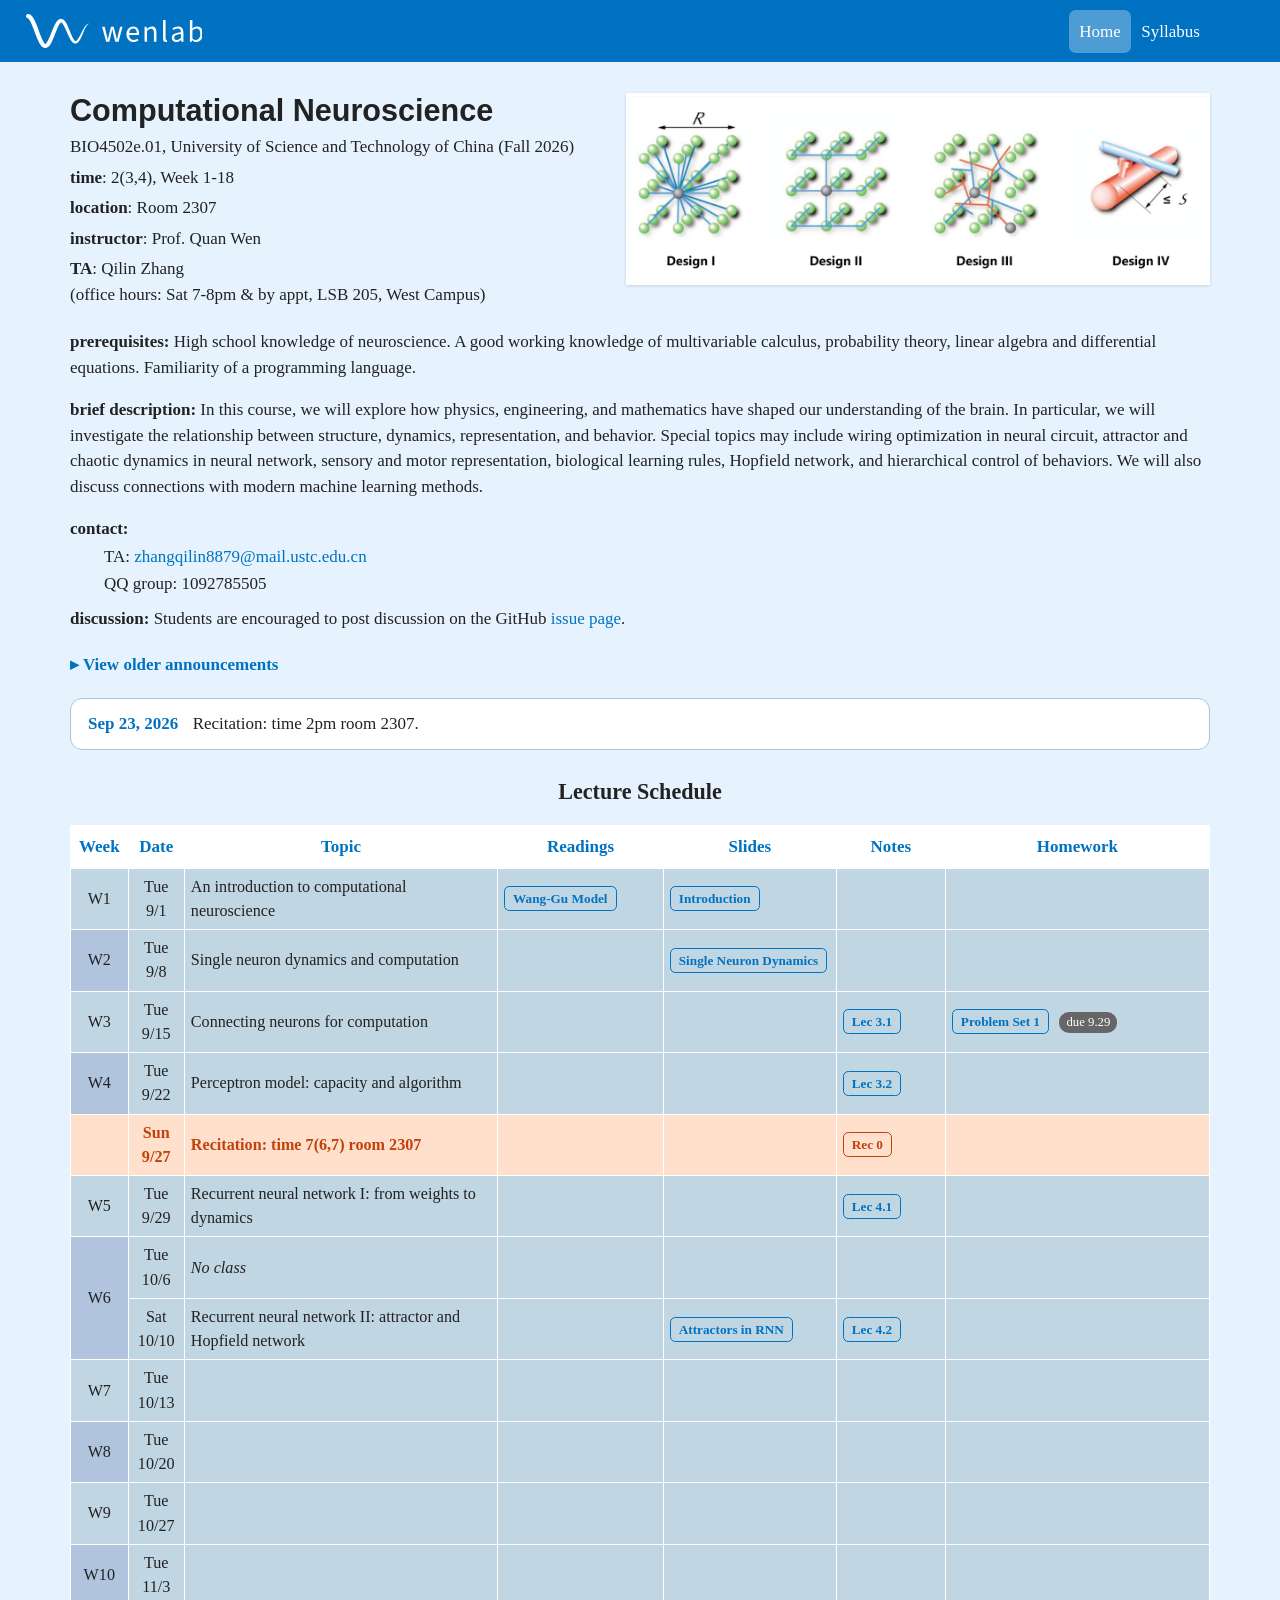
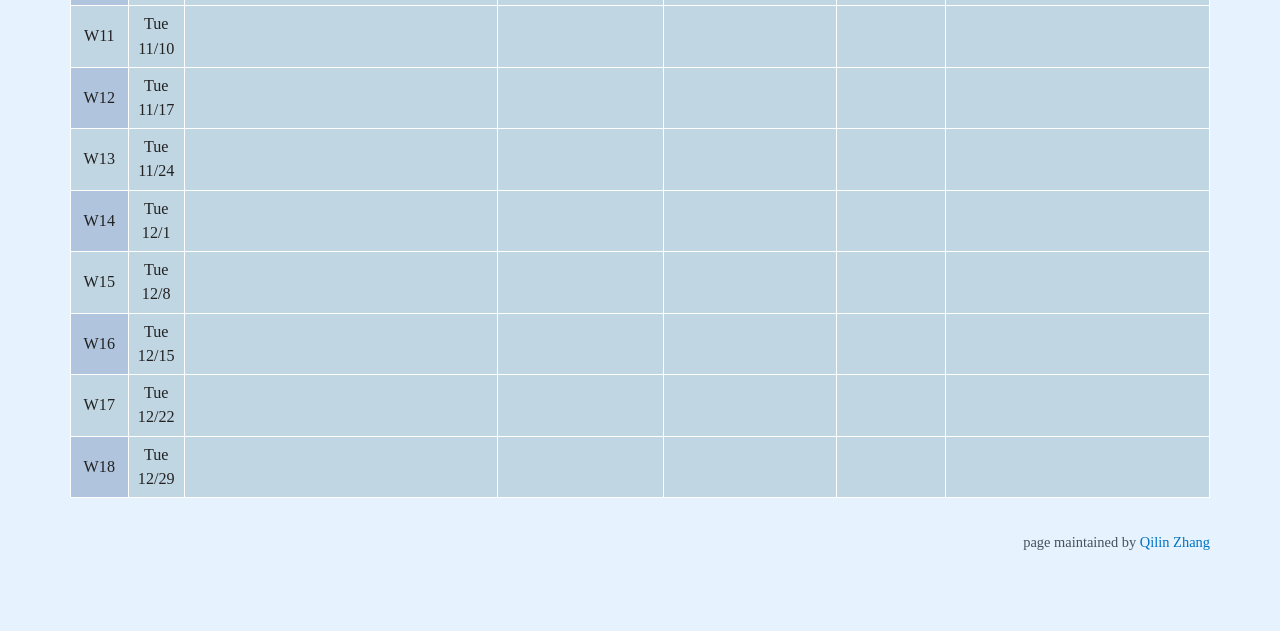
==== commit 979df6a1: "Built site for gh-pages" ====
--- a/index.html
+++ b/index.html
@@ -2,7 +2,7 @@
 <html xmlns="http://www.w3.org/1999/xhtml" lang="en" xml:lang="en"><head>
 
 <meta charset="utf-8">
-<meta name="generator" content="quarto-1.10.18">
+<meta name="generator" content="quarto-1.10.19">
 
 <meta name="viewport" content="width=device-width, initial-scale=1.0, user-scalable=yes">
 
@@ -42,7 +42,7 @@
 <script src="site_libs/quarto-html/tippy.umd.min.js"></script>
 <script src="site_libs/quarto-html/anchor.min.js"></script>
 <link href="site_libs/quarto-html/tippy.css" rel="stylesheet">
-<link href="site_libs/quarto-html/quarto-syntax-highlighting-64a204ab8560d761af7679ceaba22944.css" rel="stylesheet" id="quarto-text-highlighting-styles">
+<link href="site_libs/quarto-html/quarto-syntax-highlighting-bf27225e3a48a9273f3daa8f8e829971.css" rel="stylesheet" id="quarto-text-highlighting-styles">
 <script src="site_libs/bootstrap/bootstrap.min.js"></script>
 <link href="site_libs/bootstrap/bootstrap-icons.css" rel="stylesheet">
 <link href="site_libs/bootstrap/bootstrap-cfdc8ea5c52c684bea7133fbc685f577.min.css" rel="stylesheet" append-hash="true" id="quarto-bootstrap" data-mode="light">
@@ -288,7 +288,7 @@
 <td>
 </td>
 <td>
-<a href="notes/lecture-note1-Sep14.pdf">Lec3.1</a>
+<a href="notes/lecture-note1-Sep14.pdf">Lec 3.1</a>
 </td>
 <td>
 <a href="homework/Problem-Set1.pdf">Problem Set 1</a> <span class="due">due 9.29</span>
@@ -309,7 +309,7 @@
 <td>
 </td>
 <td>
-<a href="notes/lecture-note2-Sep22.pdf">Lec3.2</a>
+<a href="notes/lecture-note2-Sep22.pdf">Lec 3.2</a>
 </td>
 <td>
 </td>
@@ -328,6 +328,7 @@
 <td>
 </td>
 <td>
+<a href="slides/recitation-slides.pdf">Rec 0</a>
 </td>
 <td>
 </td>
@@ -340,12 +341,14 @@
 Tue<br>9/29
 </td>
 <td>
-</td>
-<td>
-</td>
-<td>
-</td>
-<td>
+Recurrent neural network I: from weights to dynamics
+</td>
+<td>
+</td>
+<td>
+</td>
+<td>
+<a href="notes/Lecture-note-RNN1.pdf">Lec 4.1</a>
 </td>
 <td>
 </td>
@@ -358,6 +361,7 @@
 Tue<br>10/6
 </td>
 <td>
+<i>No class</i>
 </td>
 <td>
 </td>
@@ -373,12 +377,15 @@
 Sat<br>10/10
 </td>
 <td>
-</td>
-<td>
-</td>
-<td>
-</td>
-<td>
+Recurrent neural network II: attractor and Hopfield network
+</td>
+<td>
+</td>
+<td>
+<a href="slides/attractor-dynamics.pdf">Attractors in RNN</a>
+</td>
+<td>
+<a href="notes/Lecture-note-RNN1-updated.pdf">Lec 4.2</a>
 </td>
 <td>
 </td>
--- a/site_libs/quarto-html/quarto-syntax-highlighting-bf27225e3a48a9273f3daa8f8e829971.css
+++ b/site_libs/quarto-html/quarto-syntax-highlighting-bf27225e3a48a9273f3daa8f8e829971.css
@@ -0,0 +1,236 @@
+/* quarto syntax highlight colors */
+:root {
+  --quarto-hl-ot-color: #003B4F;
+  --quarto-hl-at-color: #657422;
+  --quarto-hl-ss-color: #20794D;
+  --quarto-hl-an-color: #5E5E5E;
+  --quarto-hl-fu-color: #4758AB;
+  --quarto-hl-st-color: #20794D;
+  --quarto-hl-cf-color: #003B4F;
+  --quarto-hl-op-color: #5E5E5E;
+  --quarto-hl-er-color: #AD0000;
+  --quarto-hl-bn-color: #AD0000;
+  --quarto-hl-al-color: #AD0000;
+  --quarto-hl-va-color: #111111;
+  --quarto-hl-bu-color: inherit;
+  --quarto-hl-ex-color: inherit;
+  --quarto-hl-pp-color: #AD0000;
+  --quarto-hl-in-color: #5E5E5E;
+  --quarto-hl-vs-color: #20794D;
+  --quarto-hl-wa-color: #5E5E5E;
+  --quarto-hl-do-color: #5E5E5E;
+  --quarto-hl-im-color: #00769E;
+  --quarto-hl-ch-color: #20794D;
+  --quarto-hl-dt-color: #AD0000;
+  --quarto-hl-fl-color: #AD0000;
+  --quarto-hl-co-color: #5E5E5E;
+  --quarto-hl-cv-color: #5E5E5E;
+  --quarto-hl-cn-color: #8f5902;
+  --quarto-hl-sc-color: #5E5E5E;
+  --quarto-hl-dv-color: #AD0000;
+  --quarto-hl-kw-color: #003B4F;
+}
+
+/* other quarto variables */
+:root {
+  --quarto-font-monospace: SFMono-Regular, Menlo, Monaco, Consolas, "Liberation Mono", "Courier New", monospace;
+}
+
+/* syntax highlight based on Pandoc's rules */
+pre > code.sourceCode > span {
+  color: #003B4F;
+}
+
+code.sourceCode > span {
+  color: #003B4F;
+}
+
+div.sourceCode,
+div.sourceCode pre.sourceCode {
+  color: #003B4F;
+}
+
+/* Normal */
+code span {
+  color: #003B4F;
+}
+
+/* Alert */
+code span.al {
+  color: #AD0000;
+  font-style: inherit;
+}
+
+/* Annotation */
+code span.an {
+  color: #5E5E5E;
+  font-style: inherit;
+}
+
+/* Attribute */
+code span.at {
+  color: #657422;
+  font-style: inherit;
+}
+
+/* BaseN */
+code span.bn {
+  color: #AD0000;
+  font-style: inherit;
+}
+
+/* BuiltIn */
+code span.bu {
+  font-style: inherit;
+}
+
+/* ControlFlow */
+code span.cf {
+  color: #003B4F;
+  font-weight: bold;
+  font-style: inherit;
+}
+
+/* Char */
+code span.ch {
+  color: #20794D;
+  font-style: inherit;
+}
+
+/* Constant */
+code span.cn {
+  color: #8f5902;
+  font-style: inherit;
+}
+
+/* Comment */
+code span.co {
+  color: #5E5E5E;
+  font-style: inherit;
+}
+
+/* CommentVar */
+code span.cv {
+  color: #5E5E5E;
+  font-style: italic;
+}
+
+/* Documentation */
+code span.do {
+  color: #5E5E5E;
+  font-style: italic;
+}
+
+/* DataType */
+code span.dt {
+  color: #AD0000;
+  font-style: inherit;
+}
+
+/* DecVal */
+code span.dv {
+  color: #AD0000;
+  font-style: inherit;
+}
+
+/* Error */
+code span.er {
+  color: #AD0000;
+  font-style: inherit;
+}
+
+/* Extension */
+code span.ex {
+  font-style: inherit;
+}
+
+/* Float */
+code span.fl {
+  color: #AD0000;
+  font-style: inherit;
+}
+
+/* Function */
+code span.fu {
+  color: #4758AB;
+  font-style: inherit;
+}
+
+/* Import */
+code span.im {
+  color: #00769E;
+  font-style: inherit;
+}
+
+/* Information */
+code span.in {
+  color: #5E5E5E;
+  font-style: inherit;
+}
+
+/* Keyword */
+code span.kw {
+  color: #003B4F;
+  font-weight: bold;
+  font-style: inherit;
+}
+
+/* Operator */
+code span.op {
+  color: #5E5E5E;
+  font-style: inherit;
+}
+
+/* Other */
+code span.ot {
+  color: #003B4F;
+  font-style: inherit;
+}
+
+/* Preprocessor */
+code span.pp {
+  color: #AD0000;
+  font-style: inherit;
+}
+
+/* SpecialChar */
+code span.sc {
+  color: #5E5E5E;
+  font-style: inherit;
+}
+
+/* SpecialString */
+code span.ss {
+  color: #20794D;
+  font-style: inherit;
+}
+
+/* String */
+code span.st {
+  color: #20794D;
+  font-style: inherit;
+}
+
+/* Variable */
+code span.va {
+  color: #111111;
+  font-style: inherit;
+}
+
+/* VerbatimString */
+code span.vs {
+  color: #20794D;
+  font-style: inherit;
+}
+
+/* Warning */
+code span.wa {
+  color: #5E5E5E;
+  font-style: italic;
+}
+
+.prevent-inlining {
+  content: "</";
+}
+
+/*# sourceMappingURL=8be38f48d34c45af72792cbd699585e7.css.map */
--- a/styles.css
+++ b/styles.css
@@ -163,6 +163,18 @@
 
 .table tbody tr.recitation-row:hover td {
   background-color: #ffd0ad;
+}
+
+/* Links inside the recitation row follow the warm palette (like blue links on blue rows) */
+.table tbody tr.recitation-row a {
+  color: #c2410c;
+  border-color: #c2410c;
+}
+
+.table tbody tr.recitation-row a:hover,
+.table tbody tr.recitation-row a:focus {
+  background-color: #c2410c;
+  color: #ffffff;
 }
 
 .table a {
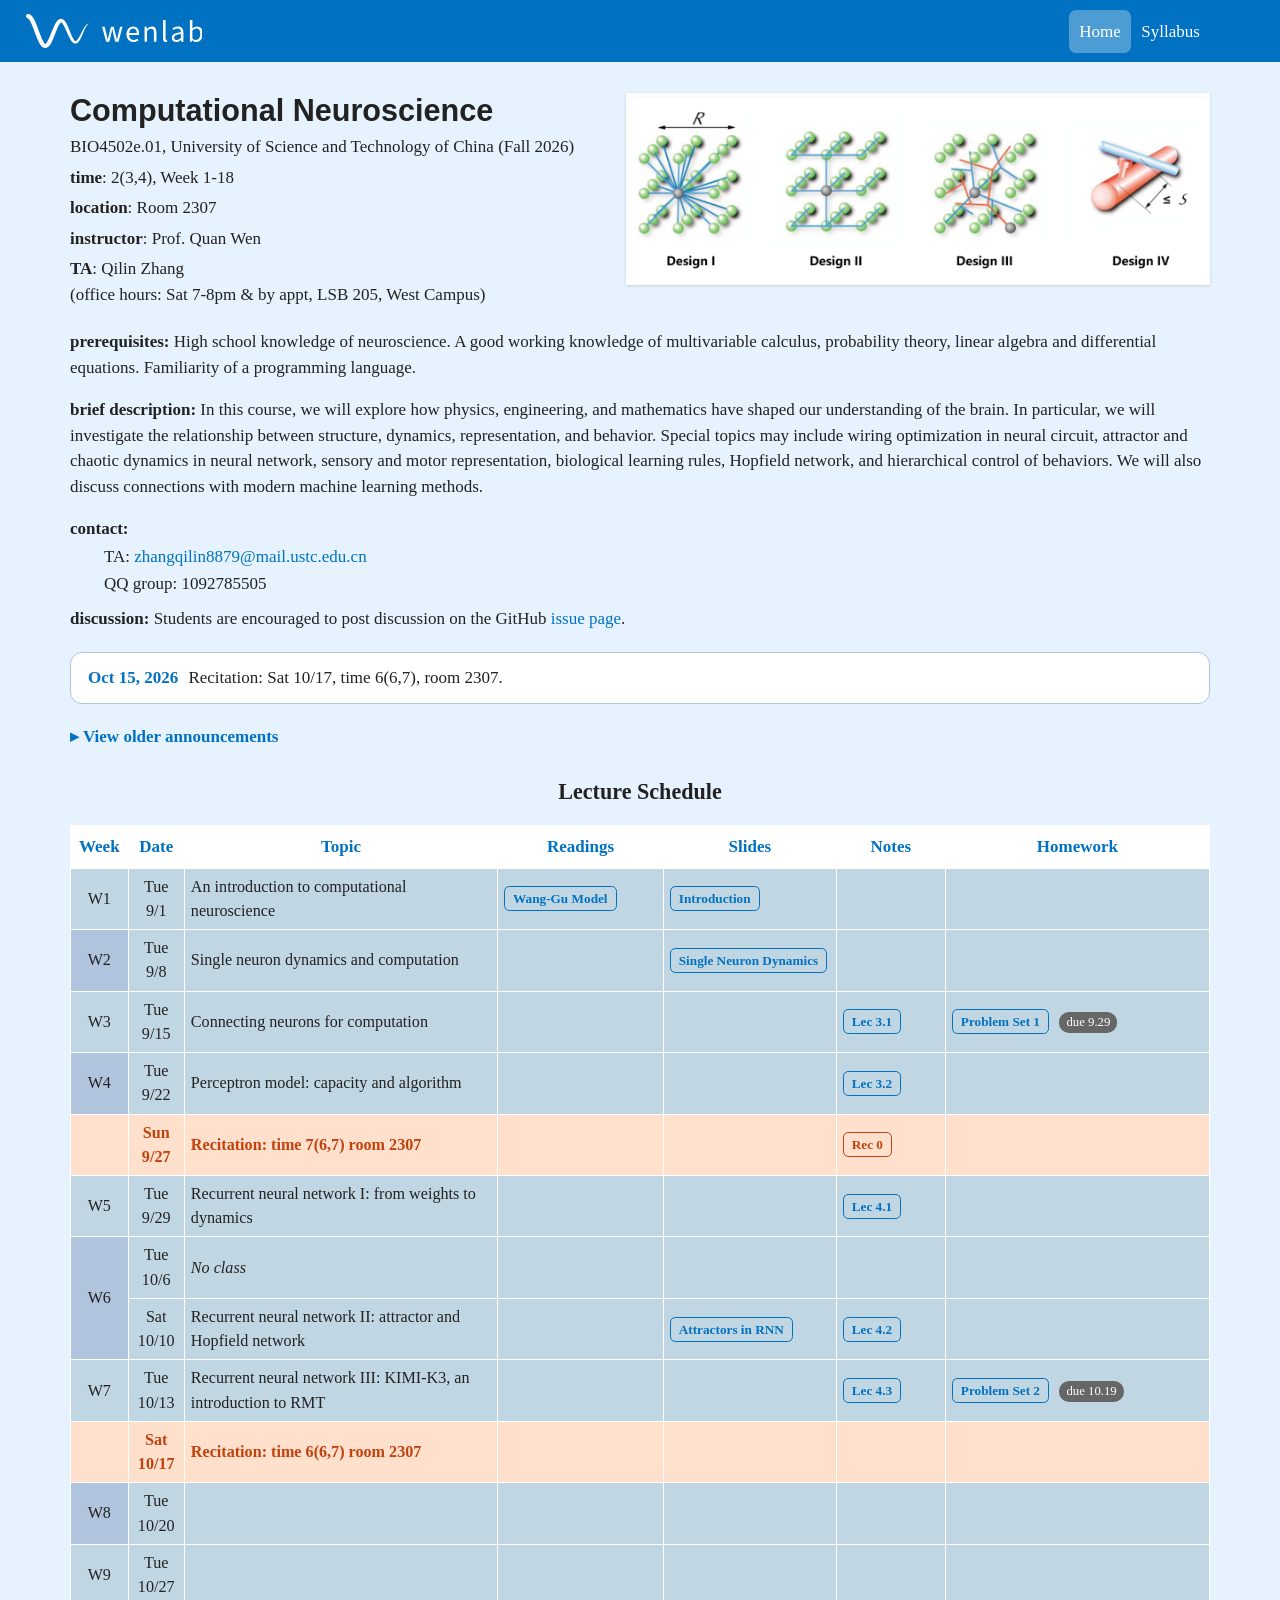
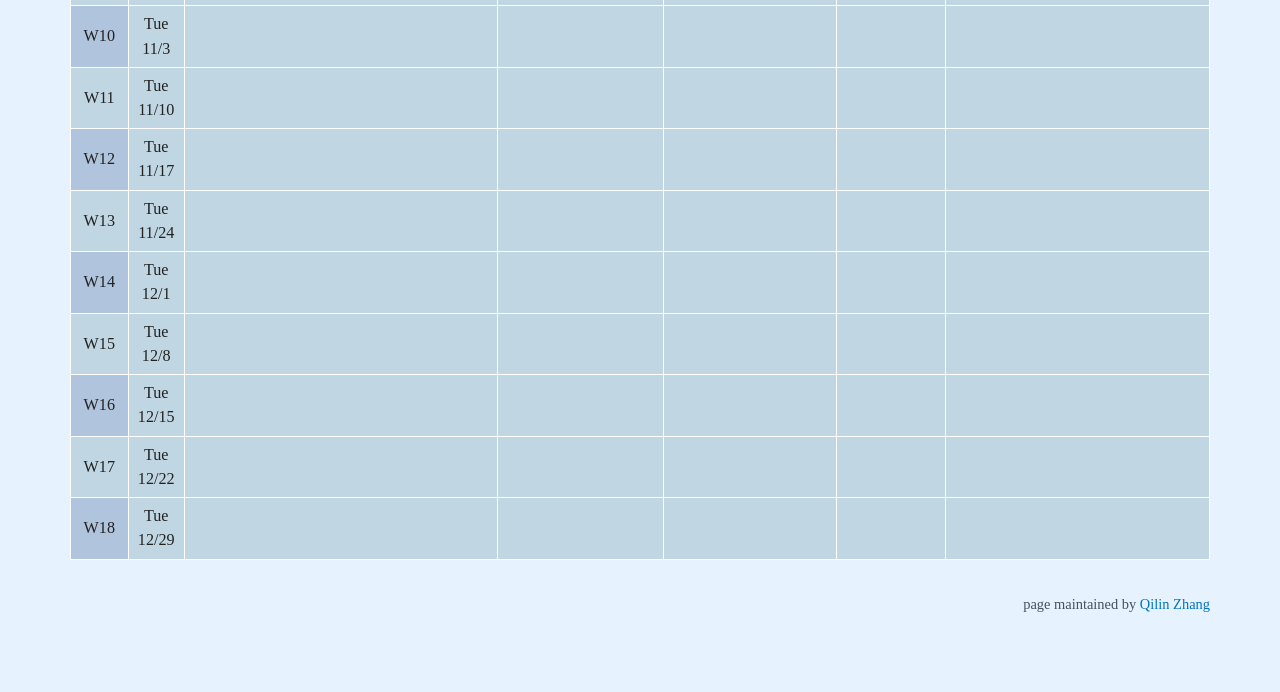
==== commit dbf772e8: "Built site for gh-pages" ====
--- a/index.html
+++ b/index.html
@@ -174,11 +174,19 @@
 </li>
 </ul>
 <p><strong>discussion:</strong> Students are encouraged to post discussion on the GitHub <a href="https://github.com/Wenlab/Computation-Neuro-Course/issues">issue page</a>.</p>
+<ul class="announcements" id="announcements">
+<li>
+<span class="date">Oct 15, 2026</span> Recitation: Sat 10/17, time 6(6,7), room 2307.
+</li>
+</ul>
 <details class="announcements-fold">
 <summary>
 View older announcements
 </summary>
 <ul class="announcements">
+<li>
+<span class="date">Sep 23, 2026</span> Recitation: time 2pm room 2307.
+</li>
 <li>
 <span class="date">Sep 4, 2026</span> Syllabus updated.
 </li>
@@ -187,11 +195,6 @@
 </li>
 </ul>
 </details>
-<ul class="announcements" id="announcements">
-<li>
-<span class="date">Sep 23, 2026</span> Recitation: time 2pm room 2307.
-</li>
-</ul>
 <div id="schedule" class="schedule-title">
 Lecture Schedule
 </div>
@@ -398,9 +401,29 @@
 Tue<br>10/13
 </td>
 <td>
-</td>
-<td>
-
+Recurrent neural network III: KIMI-K3, an introduction to RMT
+</td>
+<td>
+</td>
+<td>
+</td>
+<td>
+<a href="notes/Lecture-6.pdf">Lec 4.3</a>
+</td>
+<td>
+<a href="homework/Problem-Set2.pdf">Problem Set 2</a> <span class="due">due 10.19</span>
+</td>
+</tr>
+<tr class="recitation-row">
+<td>
+</td>
+<td style="text-align: center;">
+Sat<br>10/17
+</td>
+<td>
+Recitation: time 6(6,7) room 2307
+</td>
+<td>
 </td>
 <td>
 </td>
--- a/styles.css
+++ b/styles.css
@@ -210,12 +210,16 @@
   background-color: #ffffff;
   border: 1px solid #b0c4de;
   border-radius: 12px;
+  /* date in its own column so wrapped lines align with the text, not the date */
+  display: flex;
+  align-items: baseline;
 }
 
 .announcements .date {
   font-weight: 600;
   color: #0072c1;
   margin-right: 0.6rem;
+  flex: none;
 }
 
 .announcements-fold {
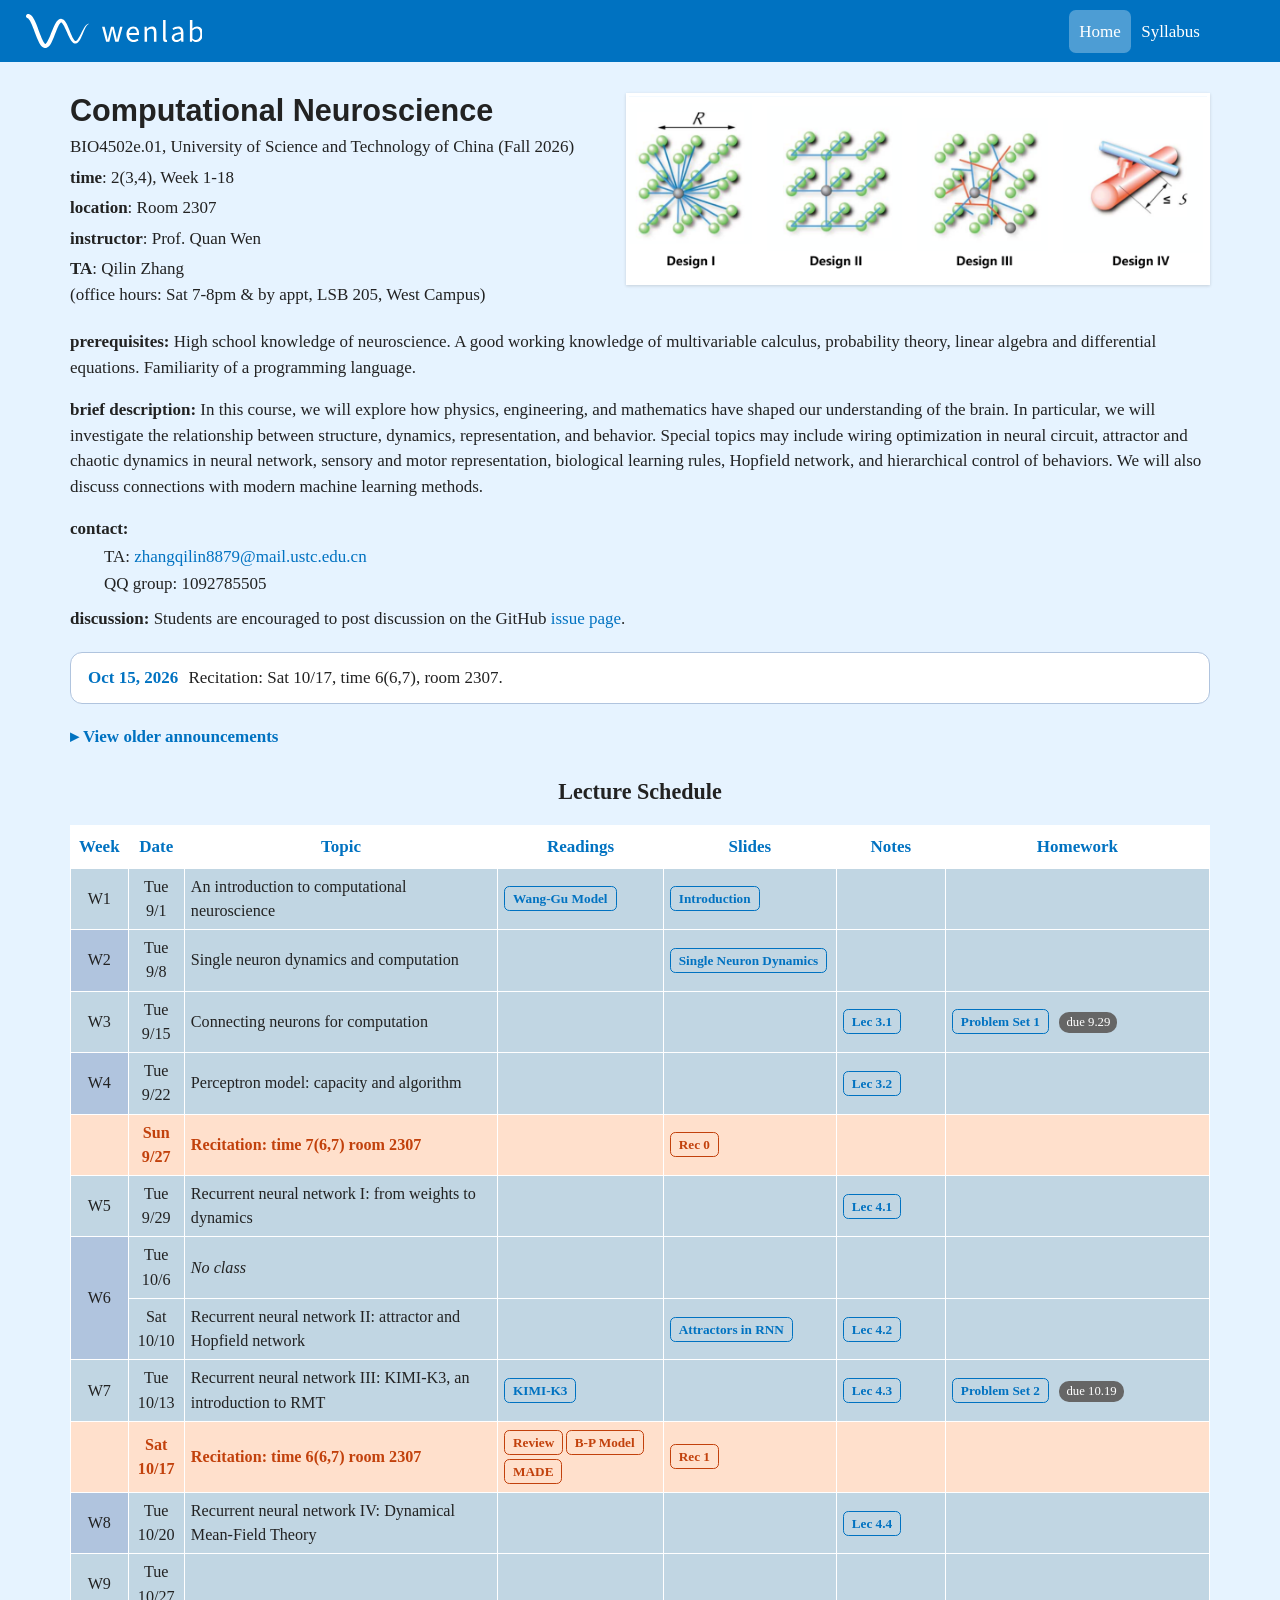
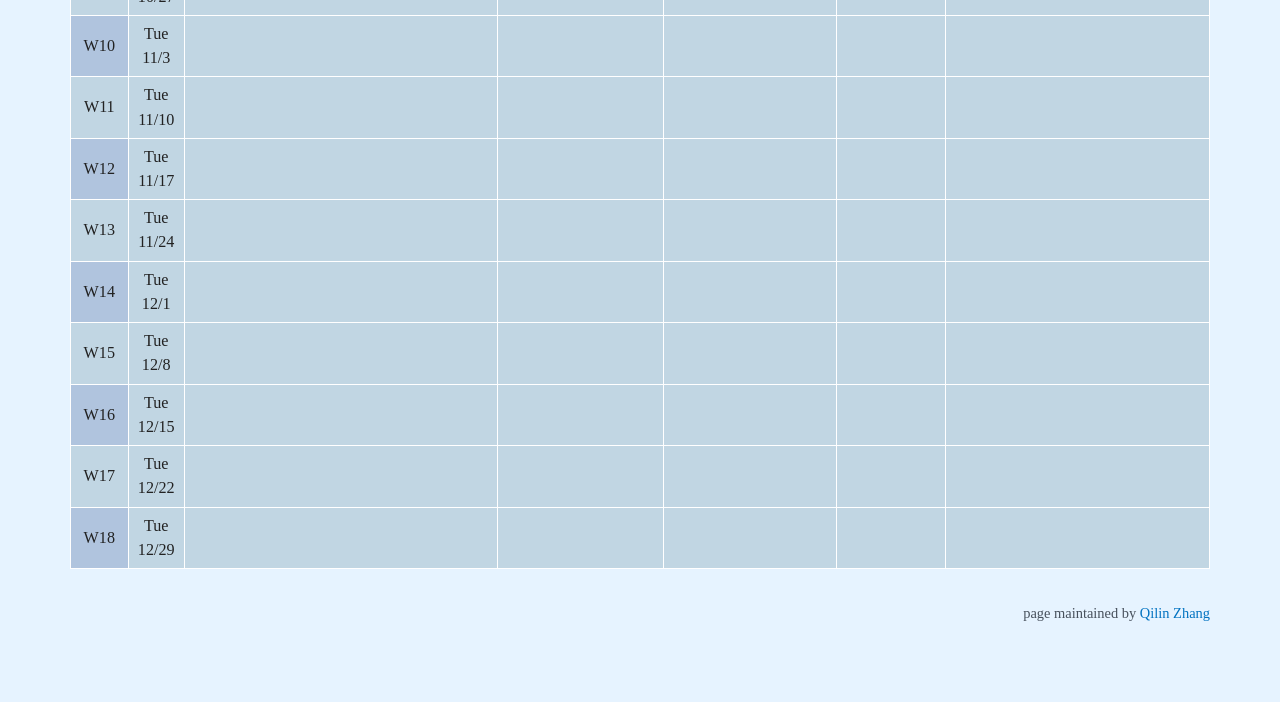
==== commit d575c980: "Built site for gh-pages" ====
--- a/index.html
+++ b/index.html
@@ -2,7 +2,7 @@
 <html xmlns="http://www.w3.org/1999/xhtml" lang="en" xml:lang="en"><head>
 
 <meta charset="utf-8">
-<meta name="generator" content="quarto-1.10.19">
+<meta name="generator" content="quarto-1.10.20">
 
 <meta name="viewport" content="width=device-width, initial-scale=1.0, user-scalable=yes">
 
@@ -42,10 +42,10 @@
 <script src="site_libs/quarto-html/tippy.umd.min.js"></script>
 <script src="site_libs/quarto-html/anchor.min.js"></script>
 <link href="site_libs/quarto-html/tippy.css" rel="stylesheet">
-<link href="site_libs/quarto-html/quarto-syntax-highlighting-bf27225e3a48a9273f3daa8f8e829971.css" rel="stylesheet" id="quarto-text-highlighting-styles">
+<link href="site_libs/quarto-html/quarto-syntax-highlighting-17888a1159294d3eb470f19f6f52f5a5.css" rel="stylesheet" id="quarto-text-highlighting-styles">
 <script src="site_libs/bootstrap/bootstrap.min.js"></script>
 <link href="site_libs/bootstrap/bootstrap-icons.css" rel="stylesheet">
-<link href="site_libs/bootstrap/bootstrap-cfdc8ea5c52c684bea7133fbc685f577.min.css" rel="stylesheet" append-hash="true" id="quarto-bootstrap" data-mode="light">
+<link href="site_libs/bootstrap/bootstrap-da7bd2beb432470440727aa1f2f4f7e7.min.css" rel="stylesheet" append-hash="true" id="quarto-bootstrap" data-mode="light">
 <script id="quarto-search-options" type="application/json">{
   "location": "navbar",
   "copy-button": false,
@@ -329,9 +329,9 @@
 <td>
 </td>
 <td>
-</td>
-<td>
 <a href="slides/recitation-slides.pdf">Rec 0</a>
+</td>
+<td>
 </td>
 <td>
 </td>
@@ -404,6 +404,7 @@
 Recurrent neural network III: KIMI-K3, an introduction to RMT
 </td>
 <td>
+<a href="readings/readings/2607.24653v2.pdf">KIMI-K3</a>
 </td>
 <td>
 </td>
@@ -424,8 +425,10 @@
 Recitation: time 6(6,7) room 2307
 </td>
 <td>
-</td>
-<td>
+<a href="readings/AReview.pdf">Review</a><a href="readings/BP.pdf">B-P Model</a><a href="readings/MADE.pdf">MADE</a>
+</td>
+<td>
+<a href="slides/Rec_1.pdf">Rec 1</a>
 </td>
 <td>
 </td>
@@ -440,12 +443,14 @@
 Tue<br>10/20
 </td>
 <td>
-</td>
-<td>
-</td>
-<td>
-</td>
-<td>
+Recurrent neural network IV: Dynamical Mean-Field Theory
+</td>
+<td>
+</td>
+<td>
+</td>
+<td>
+<a href="notes/Lecture7.pdf">Lec 4.4</a>
 </td>
 <td>
 </td>
--- a/site_libs/quarto-html/quarto-syntax-highlighting-17888a1159294d3eb470f19f6f52f5a5.css
+++ b/site_libs/quarto-html/quarto-syntax-highlighting-17888a1159294d3eb470f19f6f52f5a5.css
@@ -0,0 +1,236 @@
+/* quarto syntax highlight colors */
+:root {
+  --quarto-hl-ot-color: #003B4F;
+  --quarto-hl-at-color: #657422;
+  --quarto-hl-ss-color: #20794D;
+  --quarto-hl-an-color: #5E5E5E;
+  --quarto-hl-fu-color: #4758AB;
+  --quarto-hl-st-color: #20794D;
+  --quarto-hl-cf-color: #003B4F;
+  --quarto-hl-op-color: #5E5E5E;
+  --quarto-hl-er-color: #AD0000;
+  --quarto-hl-bn-color: #AD0000;
+  --quarto-hl-al-color: #AD0000;
+  --quarto-hl-va-color: #111111;
+  --quarto-hl-bu-color: inherit;
+  --quarto-hl-ex-color: inherit;
+  --quarto-hl-pp-color: #AD0000;
+  --quarto-hl-in-color: #5E5E5E;
+  --quarto-hl-vs-color: #20794D;
+  --quarto-hl-wa-color: #5E5E5E;
+  --quarto-hl-do-color: #5E5E5E;
+  --quarto-hl-im-color: #00769E;
+  --quarto-hl-ch-color: #20794D;
+  --quarto-hl-dt-color: #AD0000;
+  --quarto-hl-fl-color: #AD0000;
+  --quarto-hl-co-color: #5E5E5E;
+  --quarto-hl-cv-color: #5E5E5E;
+  --quarto-hl-cn-color: #8f5902;
+  --quarto-hl-sc-color: #5E5E5E;
+  --quarto-hl-dv-color: #AD0000;
+  --quarto-hl-kw-color: #003B4F;
+}
+
+/* other quarto variables */
+:root {
+  --quarto-font-monospace: SFMono-Regular, Menlo, Monaco, Consolas, "Liberation Mono", "Courier New", monospace;
+}
+
+/* syntax highlight based on Pandoc's rules */
+pre > code.sourceCode > span {
+  color: #003B4F;
+}
+
+code.sourceCode > span {
+  color: #003B4F;
+}
+
+div.sourceCode,
+div.sourceCode pre.sourceCode {
+  color: #003B4F;
+}
+
+/* Normal */
+code span {
+  color: #003B4F;
+}
+
+/* Alert */
+code span.al {
+  color: #AD0000;
+  font-style: inherit;
+}
+
+/* Annotation */
+code span.an {
+  color: #5E5E5E;
+  font-style: inherit;
+}
+
+/* Attribute */
+code span.at {
+  color: #657422;
+  font-style: inherit;
+}
+
+/* BaseN */
+code span.bn {
+  color: #AD0000;
+  font-style: inherit;
+}
+
+/* BuiltIn */
+code span.bu {
+  font-style: inherit;
+}
+
+/* ControlFlow */
+code span.cf {
+  color: #003B4F;
+  font-weight: bold;
+  font-style: inherit;
+}
+
+/* Char */
+code span.ch {
+  color: #20794D;
+  font-style: inherit;
+}
+
+/* Constant */
+code span.cn {
+  color: #8f5902;
+  font-style: inherit;
+}
+
+/* Comment */
+code span.co {
+  color: #5E5E5E;
+  font-style: inherit;
+}
+
+/* CommentVar */
+code span.cv {
+  color: #5E5E5E;
+  font-style: italic;
+}
+
+/* Documentation */
+code span.do {
+  color: #5E5E5E;
+  font-style: italic;
+}
+
+/* DataType */
+code span.dt {
+  color: #AD0000;
+  font-style: inherit;
+}
+
+/* DecVal */
+code span.dv {
+  color: #AD0000;
+  font-style: inherit;
+}
+
+/* Error */
+code span.er {
+  color: #AD0000;
+  font-style: inherit;
+}
+
+/* Extension */
+code span.ex {
+  font-style: inherit;
+}
+
+/* Float */
+code span.fl {
+  color: #AD0000;
+  font-style: inherit;
+}
+
+/* Function */
+code span.fu {
+  color: #4758AB;
+  font-style: inherit;
+}
+
+/* Import */
+code span.im {
+  color: #00769E;
+  font-style: inherit;
+}
+
+/* Information */
+code span.in {
+  color: #5E5E5E;
+  font-style: inherit;
+}
+
+/* Keyword */
+code span.kw {
+  color: #003B4F;
+  font-weight: bold;
+  font-style: inherit;
+}
+
+/* Operator */
+code span.op {
+  color: #5E5E5E;
+  font-style: inherit;
+}
+
+/* Other */
+code span.ot {
+  color: #003B4F;
+  font-style: inherit;
+}
+
+/* Preprocessor */
+code span.pp {
+  color: #AD0000;
+  font-style: inherit;
+}
+
+/* SpecialChar */
+code span.sc {
+  color: #5E5E5E;
+  font-style: inherit;
+}
+
+/* SpecialString */
+code span.ss {
+  color: #20794D;
+  font-style: inherit;
+}
+
+/* String */
+code span.st {
+  color: #20794D;
+  font-style: inherit;
+}
+
+/* Variable */
+code span.va {
+  color: #111111;
+  font-style: inherit;
+}
+
+/* VerbatimString */
+code span.vs {
+  color: #20794D;
+  font-style: inherit;
+}
+
+/* Warning */
+code span.wa {
+  color: #5E5E5E;
+  font-style: italic;
+}
+
+.prevent-inlining {
+  content: "</";
+}
+
+/*# sourceMappingURL=fadfc755eec066e9e3d699cf819c3e33.css.map */
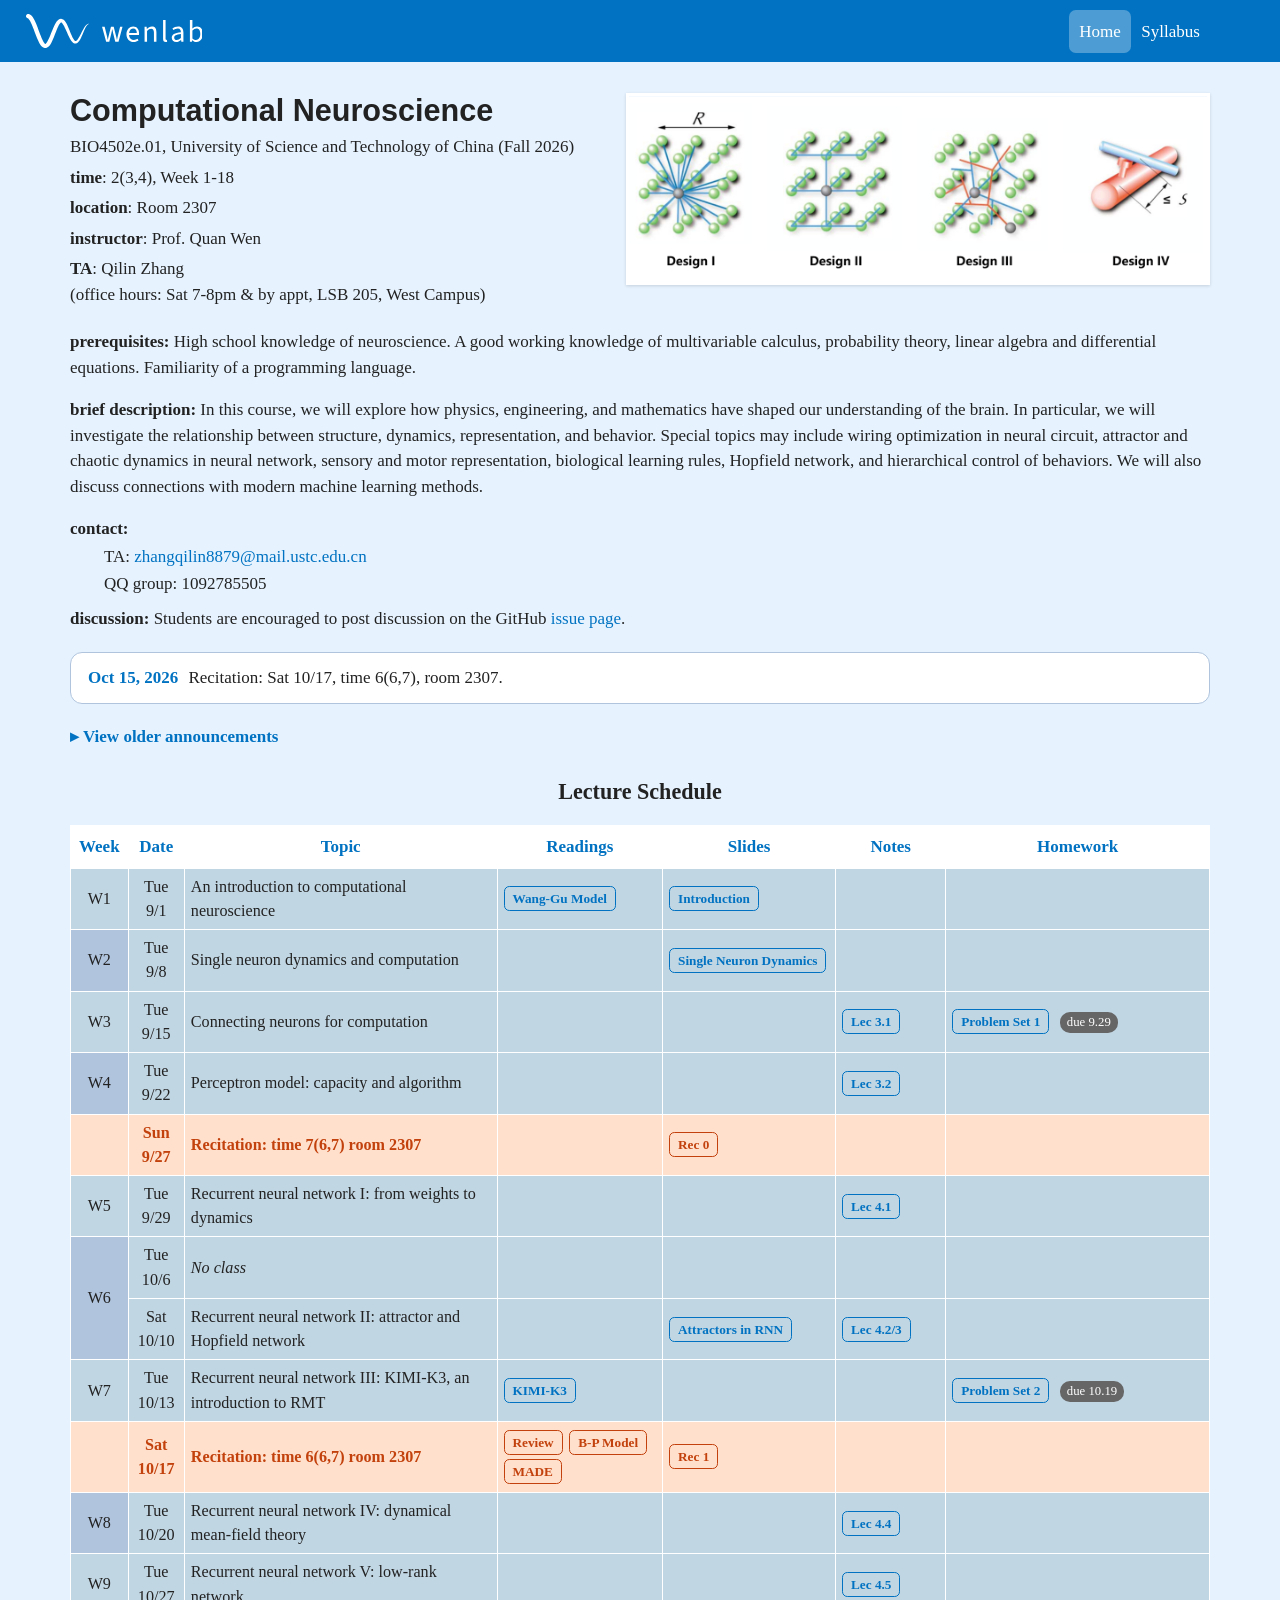
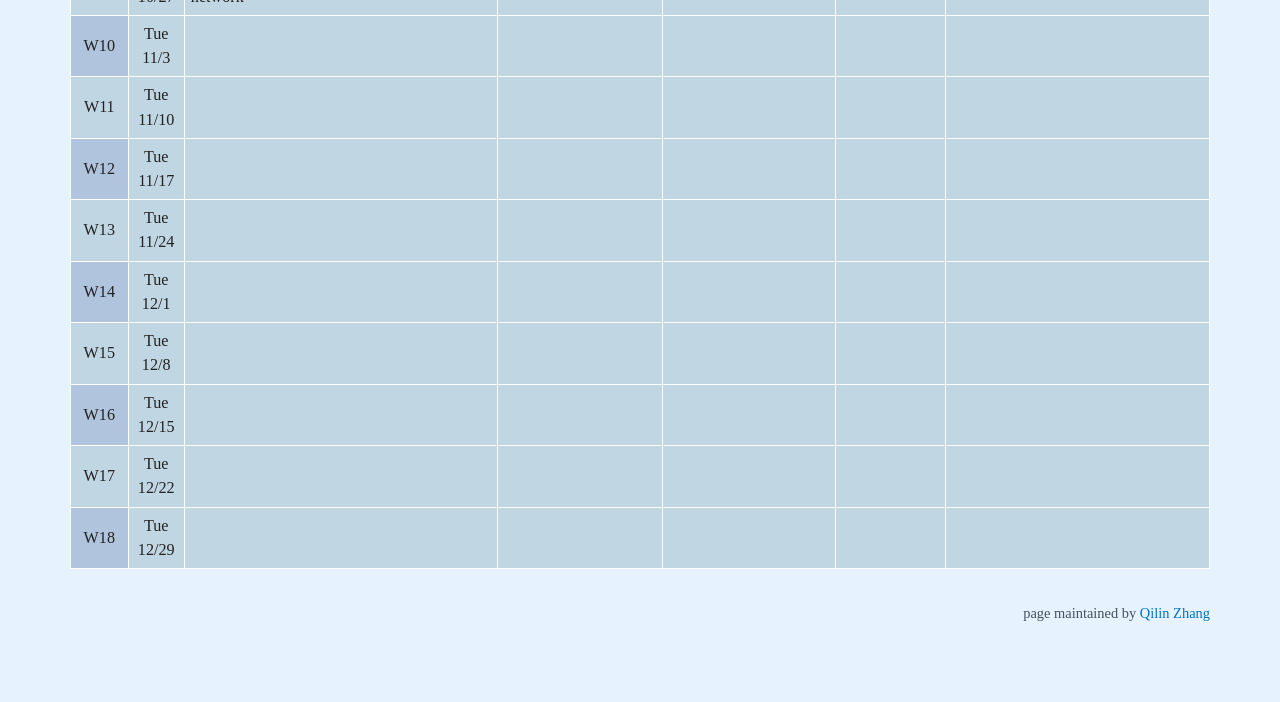
==== commit 0ec2954e: "Built site for gh-pages" ====
--- a/index.html
+++ b/index.html
@@ -388,7 +388,7 @@
 <a href="slides/attractor-dynamics.pdf">Attractors in RNN</a>
 </td>
 <td>
-<a href="notes/Lecture-note-RNN1-updated.pdf">Lec 4.2</a>
+<a href="notes/Lecture-note-RNN1-updated.pdf">Lec 4.2/3</a>
 </td>
 <td>
 </td>
@@ -404,12 +404,11 @@
 Recurrent neural network III: KIMI-K3, an introduction to RMT
 </td>
 <td>
-<a href="readings/readings/2607.24653v2.pdf">KIMI-K3</a>
-</td>
-<td>
-</td>
-<td>
-<a href="notes/Lecture-6.pdf">Lec 4.3</a>
+<a href="readings/2607.24653v2.pdf">KIMI-K3</a>
+</td>
+<td>
+</td>
+<td>
 </td>
 <td>
 <a href="homework/Problem-Set2.pdf">Problem Set 2</a> <span class="due">due 10.19</span>
@@ -425,7 +424,7 @@
 Recitation: time 6(6,7) room 2307
 </td>
 <td>
-<a href="readings/AReview.pdf">Review</a><a href="readings/BP.pdf">B-P Model</a><a href="readings/MADE.pdf">MADE</a>
+<a href="readings/AReview.pdf">Review</a> <a href="readings/BF.pdf">B-P Model</a> <a href="readings/MADE.pdf">MADE</a>
 </td>
 <td>
 <a href="slides/Rec_1.pdf">Rec 1</a>
@@ -443,14 +442,14 @@
 Tue<br>10/20
 </td>
 <td>
-Recurrent neural network IV: Dynamical Mean-Field Theory
-</td>
-<td>
-</td>
-<td>
-</td>
-<td>
-<a href="notes/Lecture7.pdf">Lec 4.4</a>
+Recurrent neural network IV: dynamical mean-field theory
+</td>
+<td>
+</td>
+<td>
+</td>
+<td>
+<a href="notes/Lecture-6.pdf">Lec 4.4</a>
 </td>
 <td>
 </td>
@@ -463,12 +462,14 @@
 Tue<br>10/27
 </td>
 <td>
-</td>
-<td>
-</td>
-<td>
-</td>
-<td>
+Recurrent neural network V: low-rank network
+</td>
+<td>
+</td>
+<td>
+</td>
+<td>
+<a href="notes/Lecture7.pdf">Lec 4.5</a>
 </td>
 <td>
 </td>
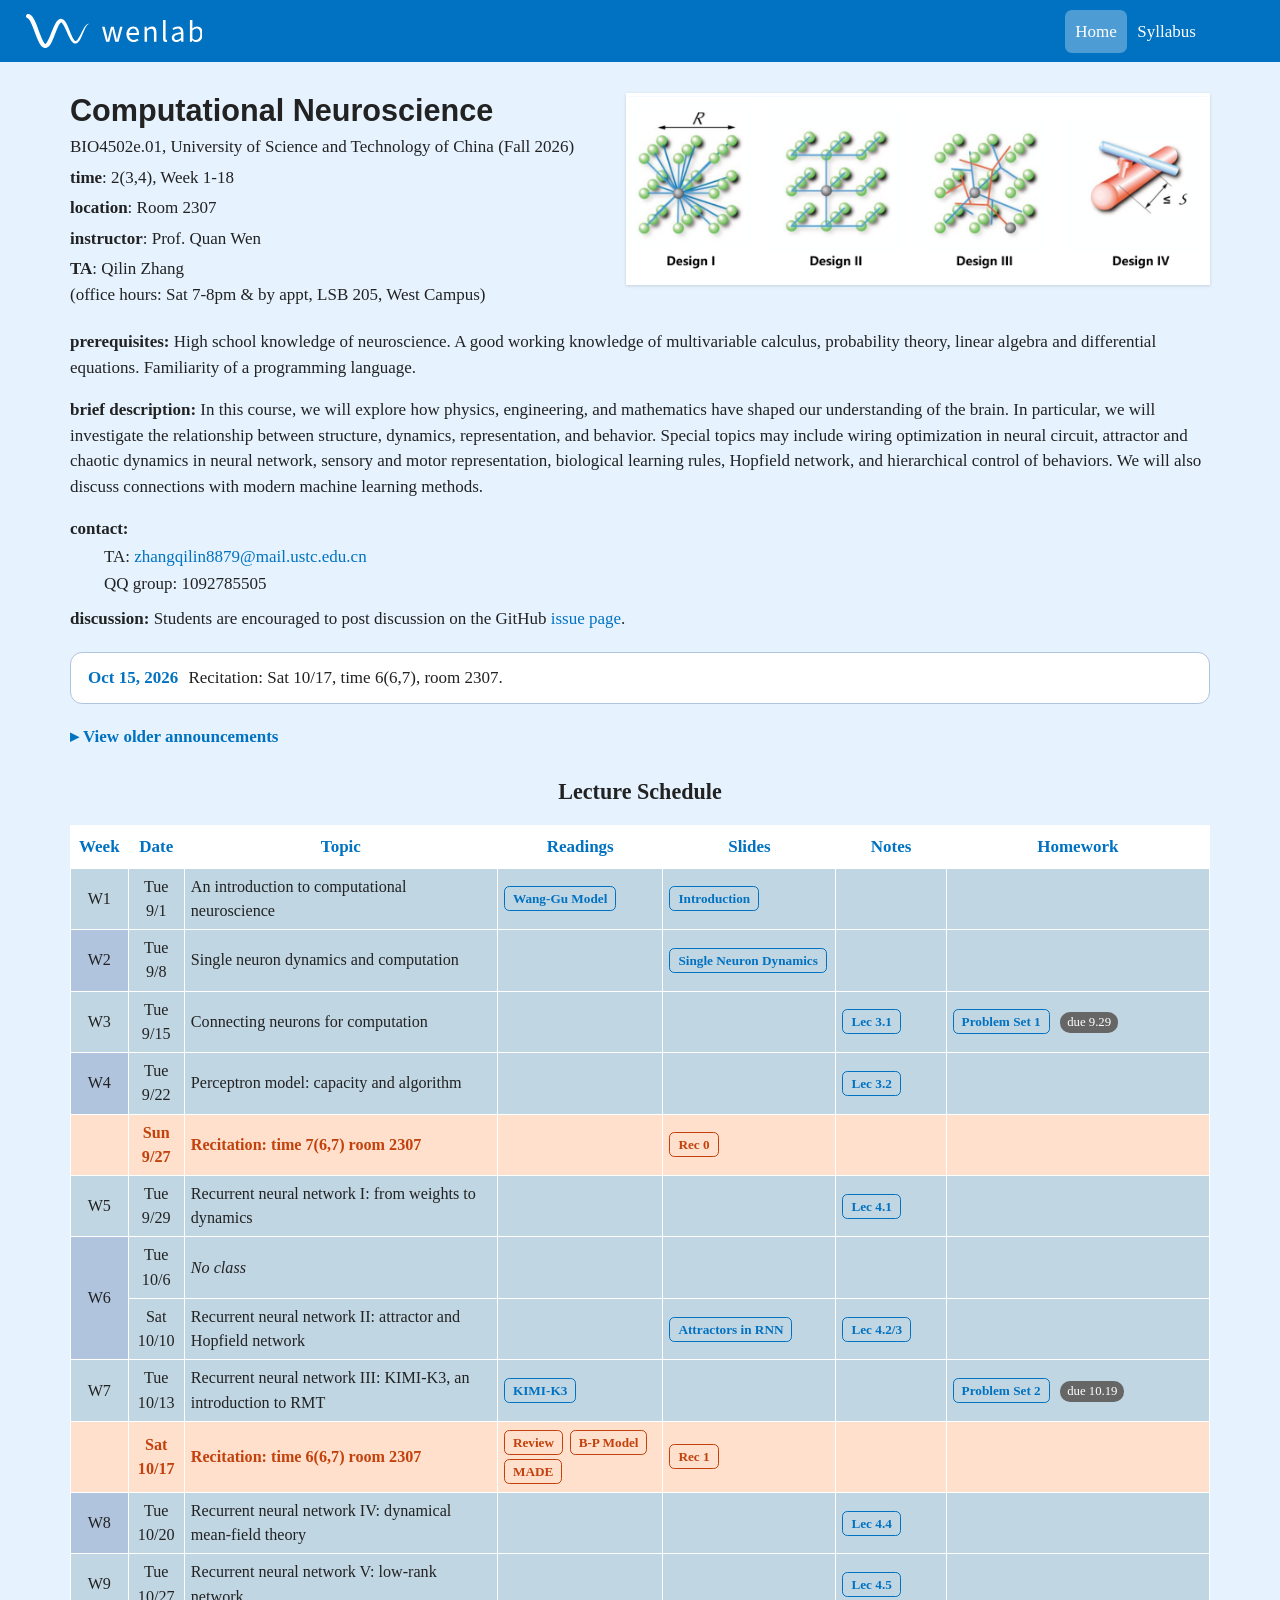
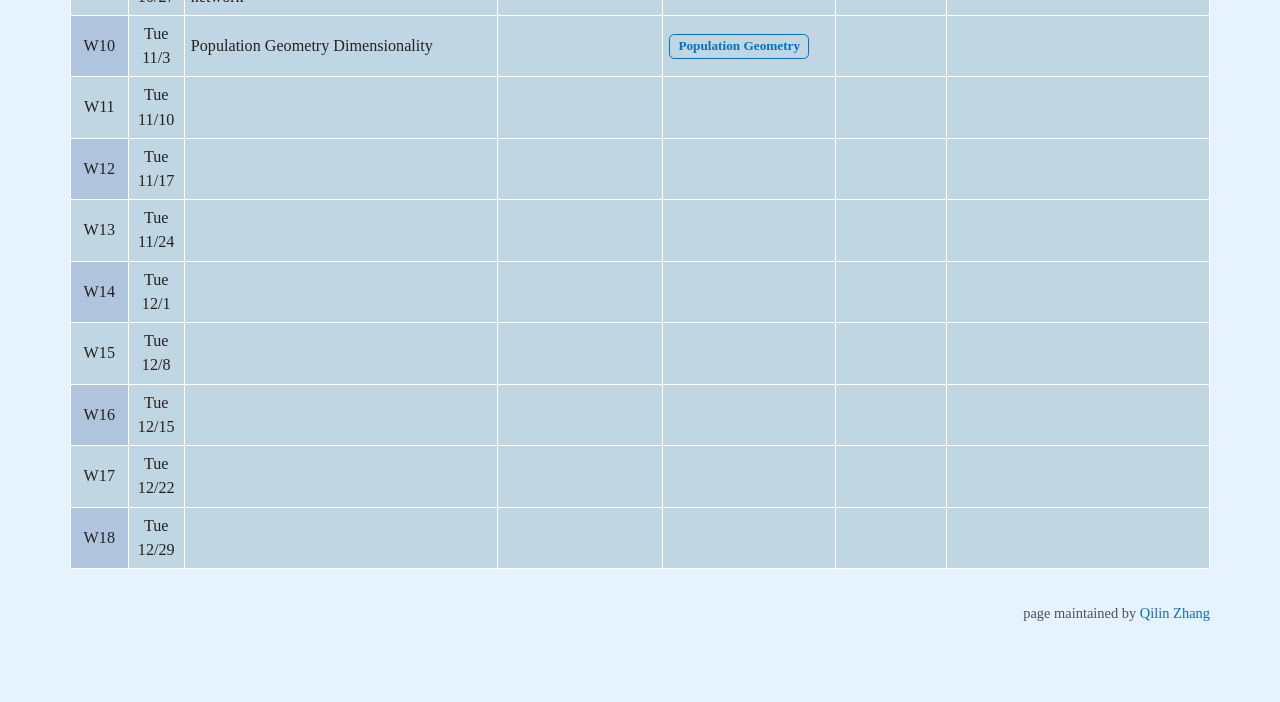
==== commit 5437c9c7: "Built site for gh-pages" ====
--- a/index.html
+++ b/index.html
@@ -2,7 +2,7 @@
 <html xmlns="http://www.w3.org/1999/xhtml" lang="en" xml:lang="en"><head>
 
 <meta charset="utf-8">
-<meta name="generator" content="quarto-1.10.20">
+<meta name="generator" content="quarto-1.11.9">
 
 <meta name="viewport" content="width=device-width, initial-scale=1.0, user-scalable=yes">
 
@@ -38,14 +38,15 @@
 <meta name="quarto:offset" content="./">
 <script src="site_libs/quarto-html/quarto.js" type="module"></script>
 <script src="site_libs/quarto-html/tabsets/tabsets.js" type="module"></script>
+<script src="site_libs/quarto-html/scrollable-regions/scrollable-regions.js" type="module"></script>
 <script src="site_libs/quarto-html/popper.min.js"></script>
 <script src="site_libs/quarto-html/tippy.umd.min.js"></script>
 <script src="site_libs/quarto-html/anchor.min.js"></script>
 <link href="site_libs/quarto-html/tippy.css" rel="stylesheet">
-<link href="site_libs/quarto-html/quarto-syntax-highlighting-17888a1159294d3eb470f19f6f52f5a5.css" rel="stylesheet" id="quarto-text-highlighting-styles">
+<link href="site_libs/quarto-html/quarto-syntax-highlighting-63b5708e65d6cd79cd7618c58d0c21e7.css" rel="stylesheet" id="quarto-text-highlighting-styles">
 <script src="site_libs/bootstrap/bootstrap.min.js"></script>
 <link href="site_libs/bootstrap/bootstrap-icons.css" rel="stylesheet">
-<link href="site_libs/bootstrap/bootstrap-da7bd2beb432470440727aa1f2f4f7e7.min.css" rel="stylesheet" append-hash="true" id="quarto-bootstrap" data-mode="light">
+<link href="site_libs/bootstrap/bootstrap-ded92662c174c20a0a91446116d986bf.min.css" rel="stylesheet" append-hash="true" id="quarto-bootstrap" data-mode="light">
 <script id="quarto-search-options" type="application/json">{
   "location": "navbar",
   "copy-button": false,
@@ -78,18 +79,18 @@
 <link rel="stylesheet" href="styles.css">
 </head>
 
-<body class="nav-fixed quarto-light">
+<body class="nav-fixed quarto-light"><a id="quarto-skip-link" class="visually-hidden-focusable" href="#quarto-document-content">Skip to main content</a>
 
 <div id="quarto-search-results"></div>
   <header id="quarto-header" class="headroom fixed-top">
-    <nav class="navbar navbar-expand-lg " data-bs-theme="dark">
+    <nav class="navbar navbar-expand-lg " data-bs-theme="dark" aria-label="Site">
       <div class="navbar-container container-fluid">
       <div class="navbar-brand-container mx-auto">
     <a class="navbar-brand" href="./index.html">
     <span class="navbar-title">Computational Neuroscience</span>
     </a>
   </div>
-          <button class="navbar-toggler" type="button" data-bs-toggle="collapse" data-bs-target="#navbarCollapse" aria-controls="navbarCollapse" role="menu" aria-expanded="false" aria-label="Toggle navigation" onclick="if (window.quartoToggleHeadroom) { window.quartoToggleHeadroom(); }">
+          <button class="navbar-toggler" type="button" data-bs-toggle="collapse" data-bs-target="#navbarCollapse" aria-controls="navbarCollapse" aria-expanded="false" aria-label="Toggle navigation" onclick="if (window.quartoToggleHeadroom) { window.quartoToggleHeadroom(); }">
   <span class="navbar-toggler-icon"></span>
 </button>
           <div class="collapse navbar-collapse" id="navbarCollapse">
@@ -115,7 +116,7 @@
 <!-- margin-sidebar -->
     
 <!-- main -->
-<main class="content column-page" id="quarto-document-content">
+<main class="content column-page" id="quarto-document-content" tabindex="-1">
 
 <header id="title-block-header" class="quarto-title-block default">
 <div class="quarto-title">
@@ -482,10 +483,12 @@
 Tue<br>11/3
 </td>
 <td>
-</td>
-<td>
-</td>
-<td>
+Population Geometry Dimensionality
+</td>
+<td>
+</td>
+<td>
+<a href="slides/The-Geometry-Dimensionality-of-Population-Activity.pdf">Population Geometry</a>
 </td>
 <td>
 </td>
@@ -747,7 +750,8 @@
           return filterRegex.test(href) || localhostRegex.test(href) || mailtoRegex.test(href);
       }
       // Inspect non-navigation links and adorn them if external
-     var links = window.document.querySelectorAll('a[href]:not(.nav-link):not(.navbar-brand):not(.toc-action):not(.sidebar-link):not(.sidebar-item-toggle):not(.pagination-link):not(.no-external):not([aria-hidden]):not(.dropdown-item):not(.quarto-navigation-tool):not(.about-link)');
+      window.quartoDecorateExternalLinks = function (root) {
+     var links = (root || window.document).querySelectorAll('a[href]:not(.nav-link):not(.navbar-brand):not(.toc-action):not(.sidebar-link):not(.sidebar-item-toggle):not(.pagination-link):not(.no-external):not([aria-hidden]):not(.dropdown-item):not(.quarto-navigation-tool):not(.about-link)');
       for (var i=0; i<links.length; i++) {
         const link = links[i];
         if (!isInternal(link.href)) {
@@ -756,8 +760,69 @@
           if (link.dataset.originalHref !== undefined) {
             link.href = link.dataset.originalHref;
           }
-        }
-      }
+          if (!link.classList.contains('no-external-icon')) {
+          }
+        }
+      }
+      };
+      window.quartoDecorateExternalLinks(window.document);
+    // Esc closes the popup (WCAG 1.4.13) and focus leaving both trigger and
+    // popup closes it (WCAG 2.4.11); tippy handles neither for interactive popups.
+    const hideOnEscAndFocusOut = {
+      name: 'hideOnEscAndFocusOut',
+      defaultValue: true,
+      fn(instance) {
+        const dismiss = () => {
+          // A show scheduled by the trigger delay would otherwise reopen it
+          instance.clearDelayTimeouts();
+          instance.hide();
+        };
+        const onKeyDown = (event) => {
+          if (event.key !== 'Escape') {
+            return;
+          }
+          // Keep Esc from also reaching page handlers (e.g. reveal.js overview),
+          // except an open reveal.js slide menu, which Esc should close too.
+          // The menu handles keys only when its keyboard option is on.
+          const menuHandlesEsc = window.Reveal?.getPlugin?.('menu')?.isOpen() &&
+            window.Reveal.getConfig().menu?.keyboard !== false;
+          if (!menuHandlesEsc) {
+            event.stopPropagation();
+          }
+          if (instance.popper.contains(window.document.activeElement)) {
+            // Disabled while refocusing so the focus trigger does not reopen it
+            instance.disable();
+            instance.reference.focus();
+            instance.enable();
+          }
+          dismiss();
+        };
+        const onFocusOut = (event) => {
+          const target = event.relatedTarget;
+          if (target && !instance.reference.contains(target) &&
+              !instance.popper.contains(target)) {
+            dismiss();
+          }
+        };
+        // On the trigger too: a click trigger (code-annotations: select) has no
+        // blur handling. Attached for the instance's lifetime so leaving the
+        // trigger also cancels a show still pending on the trigger delay.
+        instance.reference.addEventListener('focusout', onFocusOut);
+        return {
+          onShow() {
+            window.document.addEventListener('keydown', onKeyDown, true);
+            instance.popper.addEventListener('focusout', onFocusOut);
+          },
+          onHide() {
+            window.document.removeEventListener('keydown', onKeyDown, true);
+            instance.popper.removeEventListener('focusout', onFocusOut);
+          },
+          onDestroy() {
+            instance.reference.removeEventListener('focusout', onFocusOut);
+          },
+        };
+      },
+    };
     function tippyHover(el, contentFn, onTriggerFn, onUntriggerFn) {
       const config = {
         allowHTML: true,
@@ -771,6 +836,7 @@
         interactiveBorder: 10,
         theme: 'quarto',
         placement: 'bottom-start',
+        plugins: [hideOnEscAndFocusOut],
       };
       if (contentFn) {
         config.content = contentFn;
@@ -933,44 +999,54 @@
           const lineIds = lines.map((line) => {
             return targetCell + "-" + line;
           })
-          let top = null;
-          let height = null;
-          let parent = null;
+          // Each band is positioned against its own containing block, which is
+          // not the offsetParent of the lines, so place it from client rects.
+          const placeBand = (band, firstEl, lastEl, codeBlock) => {
+            const container = band.offsetParent;
+            if (container === null) {
+              return;
+            }
+            const containerRect = container.getBoundingClientRect();
+            // Reveal.js scales slides with a transform, so convert client
+            // pixels back to the CSS pixels of the container.
+            const scale = containerRect.height / container.offsetHeight || 1;
+            const firstRect = firstEl.getBoundingClientRect();
+            const lastRect = lastEl.getBoundingClientRect();
+            const top = (firstRect.top - containerRect.top) / scale - container.clientTop + container.scrollTop;
+            const height = (lastRect.bottom - firstRect.top) / scale;
+            band.style.top = top - 2 + "px";
+            band.style.height = height + 4 + "px";
+            if (codeBlock) {
+              // Without the copy button wrapper, the containing block is wider
+              // than the code block, so span the code block explicitly.
+              const blockRect = codeBlock.getBoundingClientRect();
+              band.style.left = (blockRect.left - containerRect.left) / scale - container.clientLeft + container.scrollLeft + "px";
+              band.style.width = blockRect.width / scale + "px";
+            }
+          };
           if (lineIds.length > 0) {
-              //compute the position of the single el (top and bottom and make a div)
-              const el = window.document.getElementById(lineIds[0]);
-              top = el.offsetTop;
-              height = el.offsetHeight;
-              parent = el.parentElement.parentElement;
-            if (lineIds.length > 1) {
-              const lastEl = window.document.getElementById(lineIds[lineIds.length - 1]);
-              const bottom = lastEl.offsetTop + lastEl.offsetHeight;
-              height = bottom - top;
+            const el = window.document.getElementById(lineIds[0]);
+            const lastEl = window.document.getElementById(lineIds[lineIds.length - 1]);
+            const parent = el.parentElement.parentElement;
+            // cook up a div (if necessary) and position it
+            let div = window.document.getElementById("code-annotation-line-highlight");
+            if (div === null) {
+              div = window.document.createElement("div");
+              div.setAttribute("id", "code-annotation-line-highlight");
+              div.style.position = 'absolute';
+              parent.appendChild(div);
             }
-            if (top !== null && height !== null && parent !== null) {
-              // cook up a div (if necessary) and position it 
-              let div = window.document.getElementById("code-annotation-line-highlight");
-              if (div === null) {
-                div = window.document.createElement("div");
-                div.setAttribute("id", "code-annotation-line-highlight");
-                div.style.position = 'absolute';
-                parent.appendChild(div);
-              }
-              div.style.top = top - 2 + "px";
-              div.style.height = height + 4 + "px";
-              div.style.left = 0;
-              let gutterDiv = window.document.getElementById("code-annotation-line-highlight-gutter");
-              if (gutterDiv === null) {
-                gutterDiv = window.document.createElement("div");
-                gutterDiv.setAttribute("id", "code-annotation-line-highlight-gutter");
-                gutterDiv.style.position = 'absolute';
-                const codeCell = window.document.getElementById(targetCell);
-                const gutter = codeCell.querySelector('.code-annotation-gutter');
-                gutter.appendChild(gutterDiv);
-              }
-              gutterDiv.style.top = top - 2 + "px";
-              gutterDiv.style.height = height + 4 + "px";
+            placeBand(div, el, lastEl, parent.closest("div.sourceCode") || parent);
+            let gutterDiv = window.document.getElementById("code-annotation-line-highlight-gutter");
+            if (gutterDiv === null) {
+              gutterDiv = window.document.createElement("div");
+              gutterDiv.setAttribute("id", "code-annotation-line-highlight-gutter");
+              gutterDiv.style.position = 'absolute';
+              const codeCell = window.document.getElementById(targetCell);
+              const gutter = codeCell.querySelector('.code-annotation-gutter');
+              gutter.appendChild(gutterDiv);
             }
+            placeBand(gutterDiv, el, lastEl);
             selectedAnnoteEl = annoteEl;
           }
         };
@@ -1069,6 +1145,9 @@
     }
   });
   </script>
+  <script type="application/javascript">
+  window.quartoScrollableRegionsLabels = {"code":"Scrollable code","output":"Scrollable output"};
+  </script>
  <!-- /content -->
 
 
--- a/site_libs/quarto-html/quarto-syntax-highlighting-63b5708e65d6cd79cd7618c58d0c21e7.css
+++ b/site_libs/quarto-html/quarto-syntax-highlighting-63b5708e65d6cd79cd7618c58d0c21e7.css
@@ -0,0 +1,236 @@
+/* quarto syntax highlight colors */
+:root {
+  --quarto-hl-ot-color: #003B4F;
+  --quarto-hl-at-color: #657422;
+  --quarto-hl-ss-color: #20794D;
+  --quarto-hl-an-color: #5E5E5E;
+  --quarto-hl-fu-color: #4758AB;
+  --quarto-hl-st-color: #20794D;
+  --quarto-hl-cf-color: #003B4F;
+  --quarto-hl-op-color: #5E5E5E;
+  --quarto-hl-er-color: #AD0000;
+  --quarto-hl-bn-color: #AD0000;
+  --quarto-hl-al-color: #AD0000;
+  --quarto-hl-va-color: #111111;
+  --quarto-hl-bu-color: inherit;
+  --quarto-hl-ex-color: inherit;
+  --quarto-hl-pp-color: #AD0000;
+  --quarto-hl-in-color: #5E5E5E;
+  --quarto-hl-vs-color: #20794D;
+  --quarto-hl-wa-color: #5E5E5E;
+  --quarto-hl-do-color: #5E5E5E;
+  --quarto-hl-im-color: #00769E;
+  --quarto-hl-ch-color: #20794D;
+  --quarto-hl-dt-color: #AD0000;
+  --quarto-hl-fl-color: #AD0000;
+  --quarto-hl-co-color: #5E5E5E;
+  --quarto-hl-cv-color: #5E5E5E;
+  --quarto-hl-cn-color: #8f5902;
+  --quarto-hl-sc-color: #5E5E5E;
+  --quarto-hl-dv-color: #AD0000;
+  --quarto-hl-kw-color: #003B4F;
+}
+
+/* other quarto variables */
+:root {
+  --quarto-font-monospace: SFMono-Regular, Menlo, Monaco, Consolas, "Liberation Mono", "Courier New", monospace;
+}
+
+/* syntax highlight based on Pandoc's rules */
+pre > code.sourceCode > span {
+  color: #003B4F;
+}
+
+code.sourceCode > span {
+  color: #003B4F;
+}
+
+div.sourceCode,
+div.sourceCode pre.sourceCode {
+  color: #003B4F;
+}
+
+/* Normal */
+code span {
+  color: #003B4F;
+}
+
+/* Alert */
+code span.al {
+  color: #AD0000;
+  font-style: inherit;
+}
+
+/* Annotation */
+code span.an {
+  color: #5E5E5E;
+  font-style: inherit;
+}
+
+/* Attribute */
+code span.at {
+  color: #657422;
+  font-style: inherit;
+}
+
+/* BaseN */
+code span.bn {
+  color: #AD0000;
+  font-style: inherit;
+}
+
+/* BuiltIn */
+code span.bu {
+  font-style: inherit;
+}
+
+/* ControlFlow */
+code span.cf {
+  color: #003B4F;
+  font-weight: bold;
+  font-style: inherit;
+}
+
+/* Char */
+code span.ch {
+  color: #20794D;
+  font-style: inherit;
+}
+
+/* Constant */
+code span.cn {
+  color: #8f5902;
+  font-style: inherit;
+}
+
+/* Comment */
+code span.co {
+  color: #5E5E5E;
+  font-style: inherit;
+}
+
+/* CommentVar */
+code span.cv {
+  color: #5E5E5E;
+  font-style: italic;
+}
+
+/* Documentation */
+code span.do {
+  color: #5E5E5E;
+  font-style: italic;
+}
+
+/* DataType */
+code span.dt {
+  color: #AD0000;
+  font-style: inherit;
+}
+
+/* DecVal */
+code span.dv {
+  color: #AD0000;
+  font-style: inherit;
+}
+
+/* Error */
+code span.er {
+  color: #AD0000;
+  font-style: inherit;
+}
+
+/* Extension */
+code span.ex {
+  font-style: inherit;
+}
+
+/* Float */
+code span.fl {
+  color: #AD0000;
+  font-style: inherit;
+}
+
+/* Function */
+code span.fu {
+  color: #4758AB;
+  font-style: inherit;
+}
+
+/* Import */
+code span.im {
+  color: #00769E;
+  font-style: inherit;
+}
+
+/* Information */
+code span.in {
+  color: #5E5E5E;
+  font-style: inherit;
+}
+
+/* Keyword */
+code span.kw {
+  color: #003B4F;
+  font-weight: bold;
+  font-style: inherit;
+}
+
+/* Operator */
+code span.op {
+  color: #5E5E5E;
+  font-style: inherit;
+}
+
+/* Other */
+code span.ot {
+  color: #003B4F;
+  font-style: inherit;
+}
+
+/* Preprocessor */
+code span.pp {
+  color: #AD0000;
+  font-style: inherit;
+}
+
+/* SpecialChar */
+code span.sc {
+  color: #5E5E5E;
+  font-style: inherit;
+}
+
+/* SpecialString */
+code span.ss {
+  color: #20794D;
+  font-style: inherit;
+}
+
+/* String */
+code span.st {
+  color: #20794D;
+  font-style: inherit;
+}
+
+/* Variable */
+code span.va {
+  color: #111111;
+  font-style: inherit;
+}
+
+/* VerbatimString */
+code span.vs {
+  color: #20794D;
+  font-style: inherit;
+}
+
+/* Warning */
+code span.wa {
+  color: #5E5E5E;
+  font-style: italic;
+}
+
+.prevent-inlining {
+  content: "</";
+}
+
+/*# sourceMappingURL=054cc16b9e9817627be6994582d2ffb5.css.map */
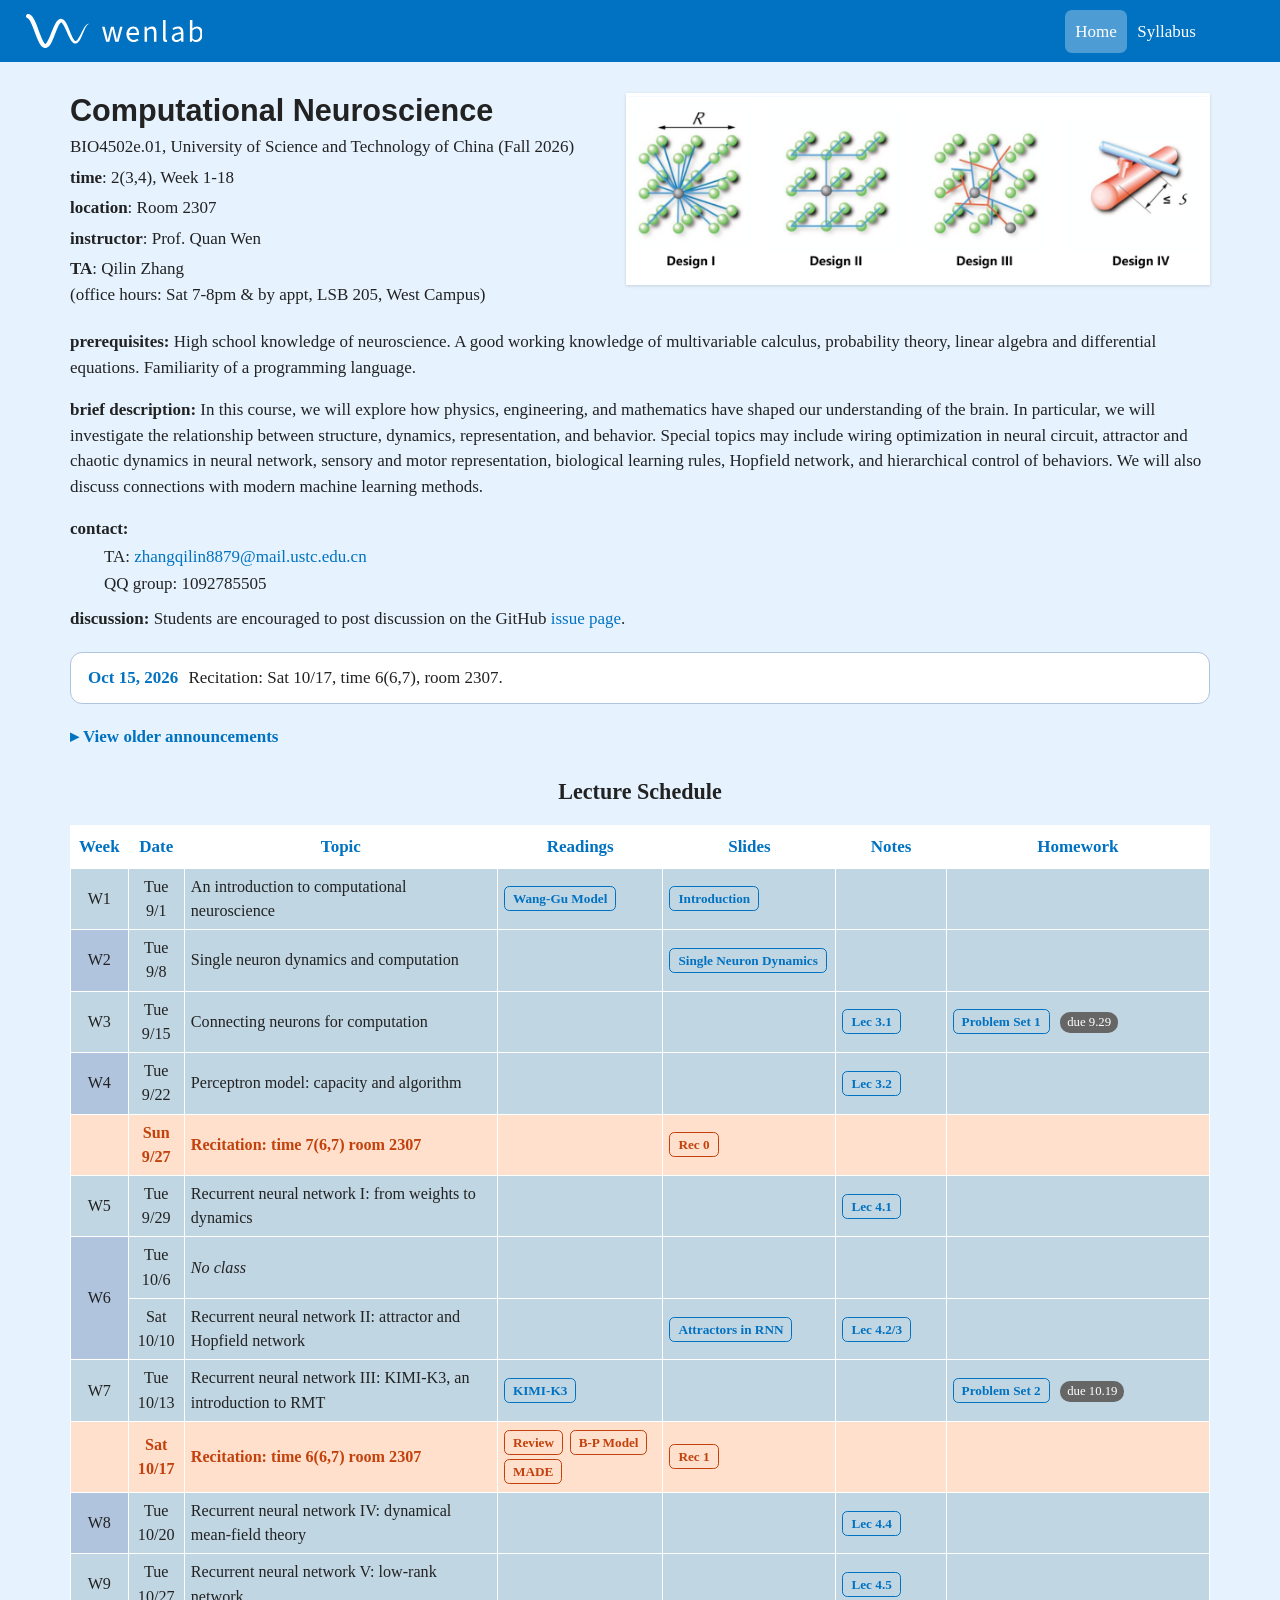
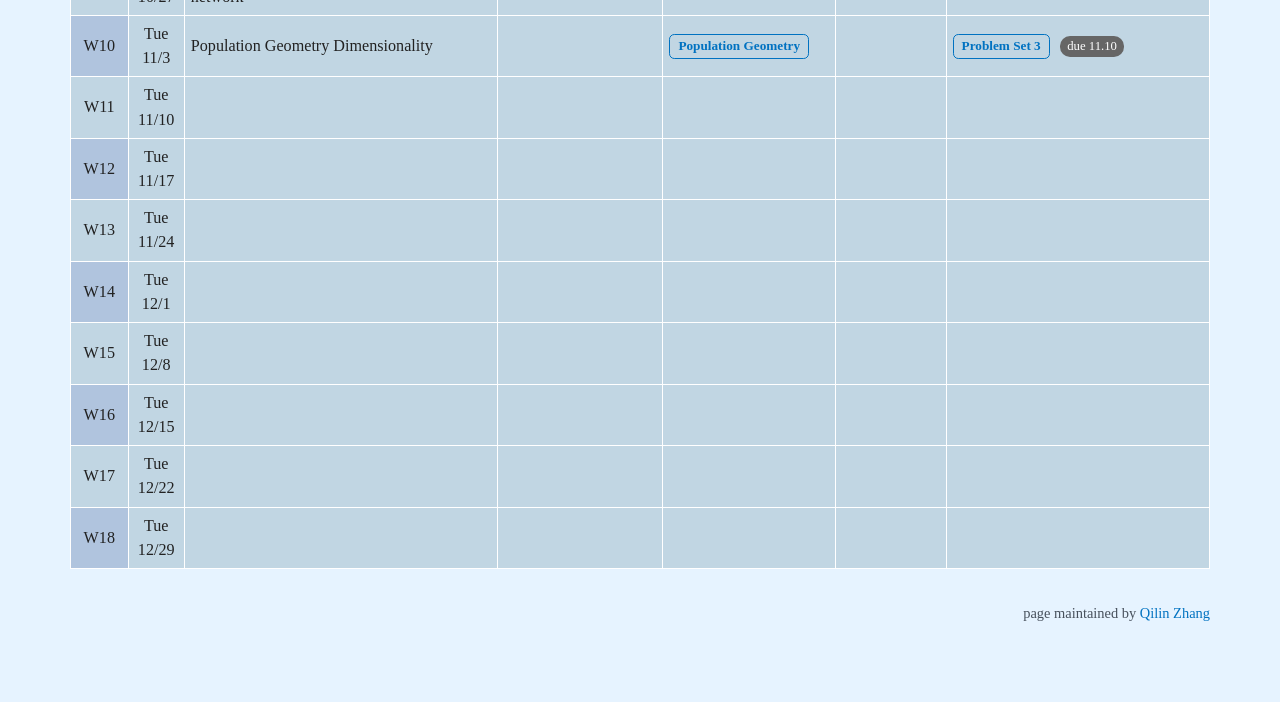
==== commit bbba0702: "Built site for gh-pages" ====
--- a/index.html
+++ b/index.html
@@ -493,6 +493,7 @@
 <td>
 </td>
 <td>
+<a href="homework/Homework3.pdf">Problem Set 3</a> <span class="due">due 11.10</span>
 </td>
 </tr>
 <tr class="week-odd">
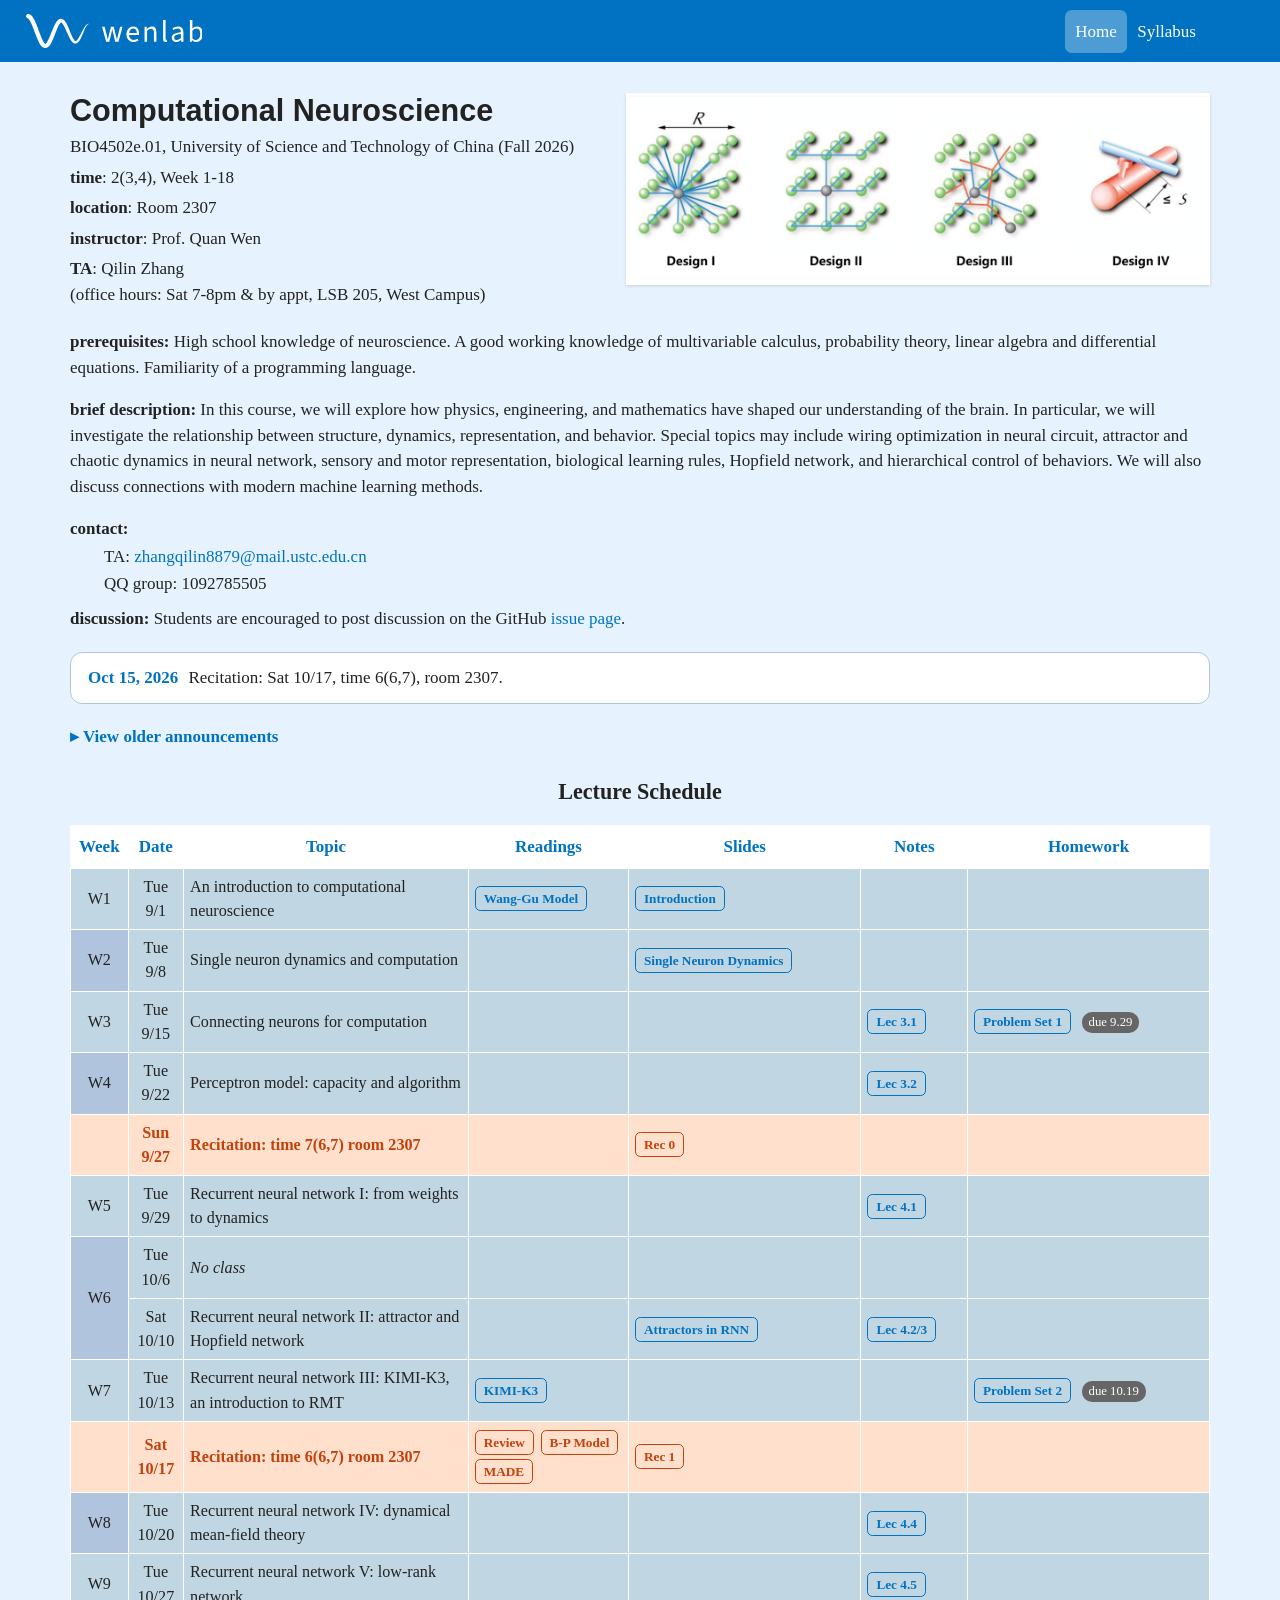
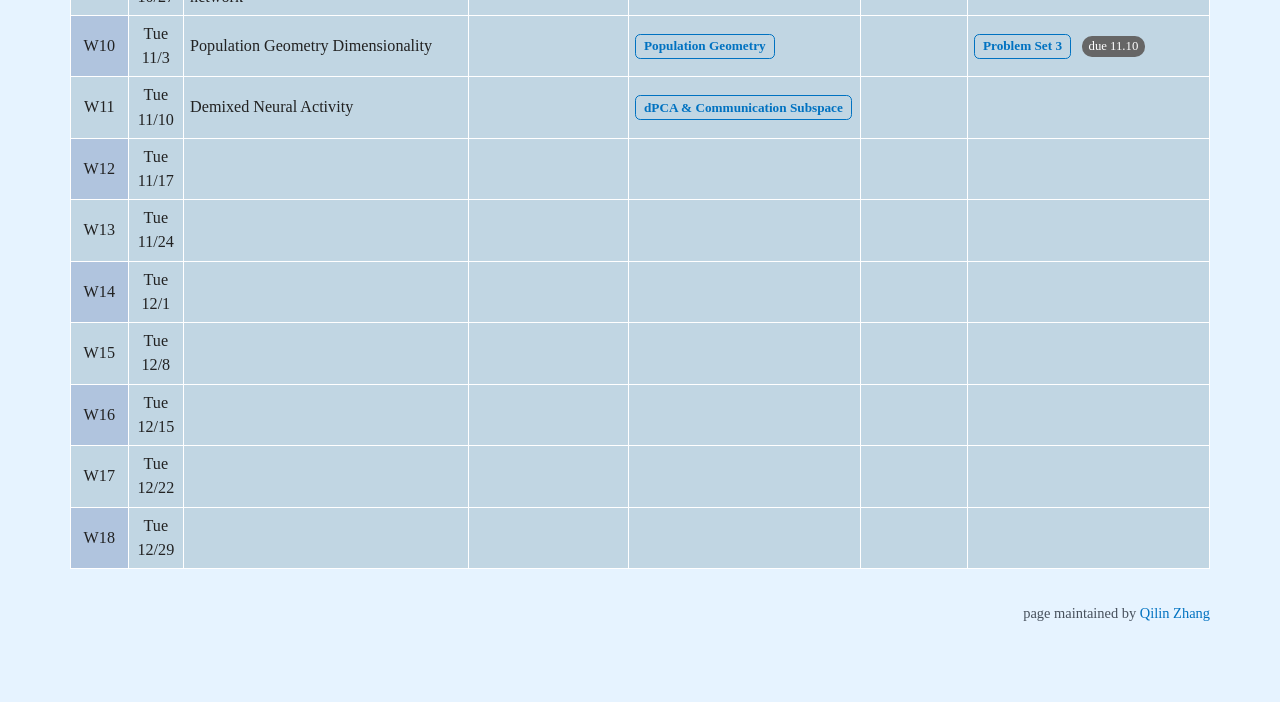
==== commit 3e95c49e: "Built site for gh-pages" ====
--- a/index.html
+++ b/index.html
@@ -46,7 +46,7 @@
 <link href="site_libs/quarto-html/quarto-syntax-highlighting-63b5708e65d6cd79cd7618c58d0c21e7.css" rel="stylesheet" id="quarto-text-highlighting-styles">
 <script src="site_libs/bootstrap/bootstrap.min.js"></script>
 <link href="site_libs/bootstrap/bootstrap-icons.css" rel="stylesheet">
-<link href="site_libs/bootstrap/bootstrap-ded92662c174c20a0a91446116d986bf.min.css" rel="stylesheet" append-hash="true" id="quarto-bootstrap" data-mode="light">
+<link href="site_libs/bootstrap/bootstrap-8d4a987060cfb4a76c2767826fd10d0f.min.css" rel="stylesheet" append-hash="true" id="quarto-bootstrap" data-mode="light">
 <script id="quarto-search-options" type="application/json">{
   "location": "navbar",
   "copy-button": false,
@@ -504,10 +504,12 @@
 Tue<br>11/10
 </td>
 <td>
-</td>
-<td>
-</td>
-<td>
+Demixed Neural Activity
+</td>
+<td>
+</td>
+<td>
+<a href="slides/demixed-neural-activity.pdf">dPCA &amp; Communication Subspace</a>
 </td>
 <td>
 </td>
